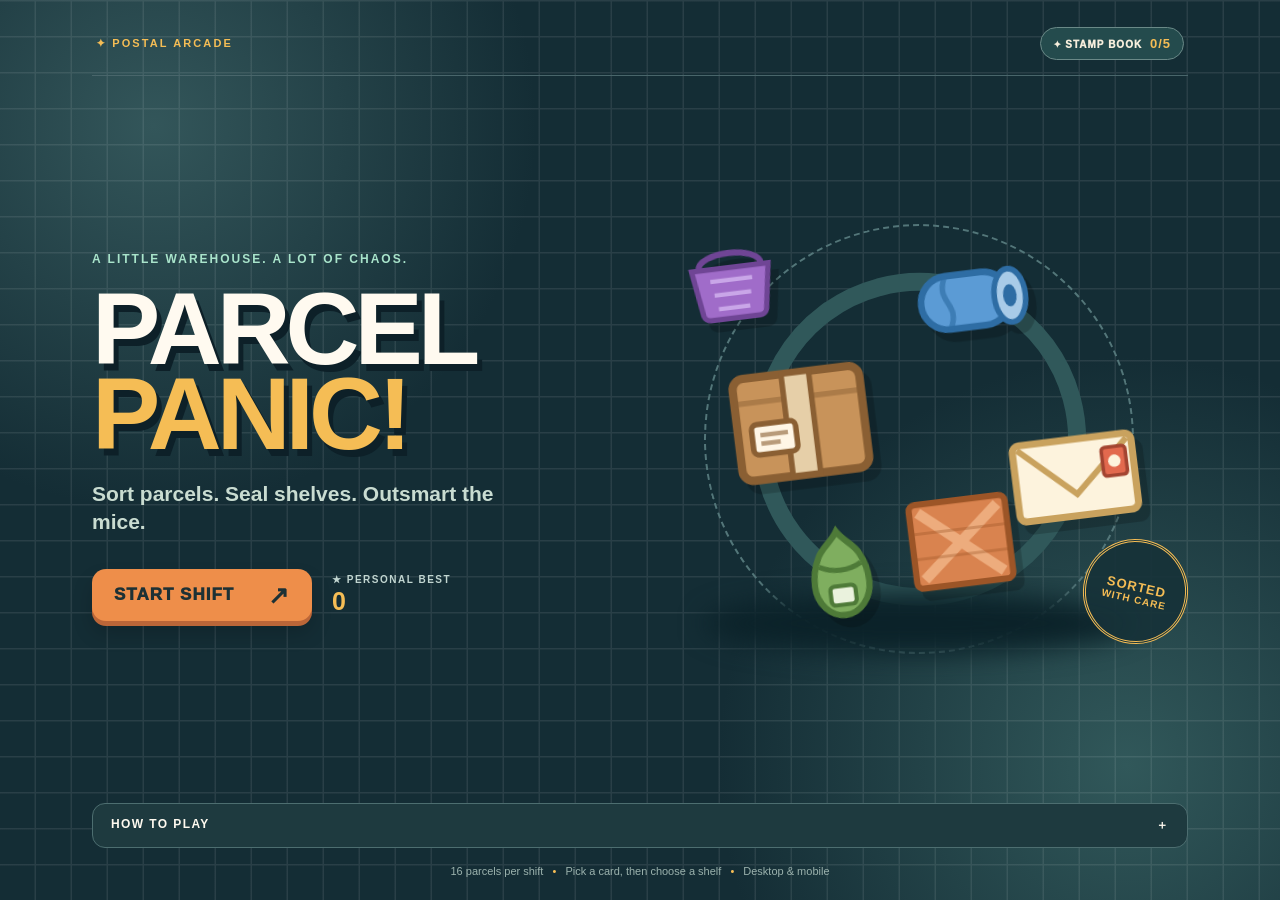
==== index.html @ 93d3fec3 "Polish Parcel Panic for CrazyGames" ====
<!DOCTYPE html>
<html lang="en">
<head>
<meta charset="utf-8">
<meta name="viewport" content="width=device-width, initial-scale=1, viewport-fit=cover">
<meta name="theme-color" content="#142d35">
<title>Parcel Panic! — Mail Warehouse Puzzle</title>
<link rel="icon" href="data:image/svg+xml,<svg xmlns='http://www.w3.org/2000/svg' viewBox='0 0 100 100'><text y='.9em' font-size='90'>📦</text></svg>">
<link rel="stylesheet" href="styles.css">
</head>
<body>
<div id="wrap">

  <!-- ================= TITLE ================= -->
  <section id="screen-title" class="screen active">
    <div class="title-top"><span class="brand-mark">✦ POSTAL ARCADE</span><button type="button" class="stamp-top" id="btn-stamps">✦ STAMP BOOK <strong id="stamp-count">0/5</strong></button></div>
    <div class="title-main">
      <div class="title-copy">
        <div class="eyebrow">A LITTLE WAREHOUSE. A LOT OF CHAOS.</div>
        <div id="logo"><h1>PARCEL<br><em>PANIC!</em></h1></div>
        <div id="tagline">Sort parcels. Seal shelves. Outsmart the mice.</div>
        <div class="title-actions">
          <button class="btn" id="btn-play">START SHIFT <span aria-hidden="true">↗</span></button>
          <div id="best-chip">★ PERSONAL BEST <strong id="best-title">0</strong></div>
        </div>
      </div>
      <div class="hero-art" aria-hidden="true"><div class="hero-ring"></div><div class="hero-floor"></div><div id="floaters"></div><div class="hero-stamp">SORTED<br><b>WITH CARE</b></div></div>
    </div>
    <details>
      <summary>HOW TO PLAY <span>＋</span></summary>
      <ul>
        <li>📦 Tap a parcel card below, then tap a shelf slot to deliver it.</li>
        <li>🩹 Fill a full row or column with <b>4 different</b> parcels to <b>seal</b> it with tape: <b>+10</b>.</li>
        <li>✨ A 2×2 block of one parcel type makes a <b>tape patch</b>: <b>+4</b>.</li>
        <li>🐭 Mice sneak in — deliver a parcel <b>onto a mouse</b> to catch it: <b>+5</b>. Hungry mice chew your parcels! Loose mice cost <b>−5</b> at the end.</li>
        <li>📮 Seal a row and a column with one parcel = <b>Double Seal</b>, +10 bonus.</li>
        <li>🎯 Complete the 3 goals for extra points. 16 parcels, then the shift is over!</li>
        <li>🔥 Score on consecutive deliveries for a growing combo bonus. Reroute your hand once per shift, and collect stamps for special achievements.</li>
      </ul>
    </details>
    <div class="foot">16 parcels per shift <span>•</span> Pick a card, then choose a shelf <span>•</span> Desktop &amp; mobile</div>
  </section>

  <!-- ================= GAME ================= -->
  <section id="screen-game" class="screen">
    <div id="hud">
      <div class="game-brand"><span class="brand-mark">✦ POSTAL ARCADE</span><b>PARCEL <em>PANIC!</em></b></div>
      <div class="hud-stats">
        <div class="chip score"><small>SCORE</small><span id="hud-score">0</span></div>
        <div class="chip"><small>DELIVERED</small><span id="hud-placed">0/16</span></div>
        <div class="chip"><small>🐭 CAUGHT</small><span id="hud-mice">0</span></div>
      </div>
      <div class="hud-actions"><button class="icobtn" id="btn-mute" title="Sound" aria-label="Toggle sound">🔊</button><button class="icobtn" id="btn-home" title="Menu" aria-label="Main menu">⌂</button></div>
    </div>
    <div id="play-area">
      <div class="board-panel">
        <div class="panel-heading"><div><small>WAREHOUSE / 01</small><h2>SORTING FLOOR</h2></div><span id="shift-count">SHIFT 0 / 16</span></div>
        <div id="grid" role="group" aria-label="Sorting grid"></div>
        <div class="board-foot"><span id="combo-chip">4 × 4 shelves</span><span id="board-tip">Choose a parcel, then an open shelf.</span></div>
      </div>
      <aside class="side-panel">
        <div class="goals-panel"><div class="side-title"><small>TODAY'S ROUTE</small><h2>MISSIONS <span>✦</span></h2></div><div id="goals"></div><div class="route-track"><span>SHIFT PROGRESS</span><div id="route-dots" aria-hidden="true"></div></div></div>
        <div class="hand-panel"><div class="side-title"><small>READY TO DELIVER</small><h2>YOUR PARCELS <span id="hud-deck">33 LEFT</span></h2></div><div id="hand" role="group" aria-label="Parcel cards"></div><div class="hand-tools"><button type="button" id="btn-reroute" class="reroute-btn">↻ REROUTE HAND <span id="reroute-count">1 LEFT</span></button><p class="hand-help">Choose a card (keys 1–3) and an open shelf. Press R to reroute.</p></div></div>
      </aside>
    </div>
  </section>

  <!-- ================= END ================= -->
  <section id="screen-end" class="screen">
    <div id="end-box">
      <div class="eyebrow">SHIFT COMPLETE / POSTAL ARCADE</div>
      <h2>GOOD WORK!</h2>
      <div id="newbest">★ NEW BEST SCORE! ★</div>
      <div id="end-total">0</div>
      <div id="end-label">FINAL SCORE</div>
      <div id="end-rows"></div>
      <button type="button" id="btn-end-stamps" class="end-stamps">✦ VIEW STAMP BOOK <span id="end-stamp-news"></span></button>
    </div>
    <div class="end-actions"><button class="btn" id="btn-again">↺&nbsp; PLAY AGAIN</button><button class="btn ghost" id="btn-menu">🏠&nbsp; MAIN MENU</button></div>
  </section>

</div>
<div id="banner"></div>
<dialog id="stamp-dialog"><div class="stamp-dialog-head"><div><small>POSTAL ARCADE / COLLECTION</small><h2>STAMP BOOK</h2></div><button type="button" id="btn-close-stamps" aria-label="Close stamp book">×</button></div><p>Earn stamps by trying different ways to sort the mail.</p><div id="stamp-list"></div></dialog>

<script>
'use strict';
/* ============================== art ============================== */
const SVG = {
  box:`<svg viewBox="0 0 64 64"><rect x="9" y="19" width="46" height="37" rx="4" fill="#c8935a" stroke="#8a5f33" stroke-width="3"/><path d="M9 28 h46" stroke="#8a5f33" stroke-width="2" opacity=".45"/><rect x="27" y="19" width="10" height="37" fill="#e6cfa8" stroke="#8a5f33" stroke-width="2"/><rect x="14" y="36" width="16" height="11" rx="2" fill="#fff6e6" stroke="#8a5f33" stroke-width="2"/><path d="M17 40 h10 M17 43 h7" stroke="#8a5f33" stroke-width="1.6" opacity=".6"/></svg>`,
  tube:`<svg viewBox="0 0 64 64"><rect x="10" y="20" width="40" height="24" rx="12" fill="#5b9bd5" stroke="#2e6da4" stroke-width="3"/><ellipse cx="50" cy="32" rx="7" ry="12" fill="#a8cbe8" stroke="#2e6da4" stroke-width="2.5"/><ellipse cx="50" cy="32" rx="3" ry="5" fill="#2e6da4"/><path d="M22 20 c-6 12 6 12 0 24" stroke="#2e6da4" stroke-width="2.5" fill="none" opacity=".65"/></svg>`,
  env:`<svg viewBox="0 0 64 64"><rect x="7" y="18" width="50" height="32" rx="3" fill="#fdf3dd" stroke="#c9a25e" stroke-width="3"/><path d="M9 20 L32 41 L55 20" fill="none" stroke="#c9a25e" stroke-width="2.5"/><rect x="44" y="23" width="10" height="12" rx="1.5" fill="#e2694e" stroke="#a34431" stroke-width="1.5"/><circle cx="49" cy="29" r="2.6" fill="#fdf3dd"/></svg>`,
  sack:`<svg viewBox="0 0 64 64"><path d="M32 11 c-3 5-8 7-10 12 c-2.6 5-3 9-3 13 a13 15 0 0 0 26 0 c0-4-.4-8-3-13 c-2-5-7-7-10-12z" fill="#7fae5f" stroke="#4e7a38" stroke-width="3"/><path d="M22 27 c6 3.4 14 3.4 20 0" stroke="#4e7a38" stroke-width="2.5" fill="none"/><rect x="26" y="37" width="12" height="9" rx="2" fill="#eaf2dd" stroke="#4e7a38" stroke-width="2"/></svg>`,
  crate:`<svg viewBox="0 0 64 64"><rect x="9" y="15" width="46" height="40" rx="3" fill="#d9834f" stroke="#9c5527" stroke-width="3"/><path d="M13 19 L51 51 M51 19 L13 51" stroke="#f0b183" stroke-width="5" opacity=".9"/><path d="M9 29 h46 M9 41 h46" stroke="#9c5527" stroke-width="1.4" opacity=".35"/></svg>`,
  basket:`<svg viewBox="0 0 64 64"><path d="M14 26 c0-11 36-11 36 0" fill="none" stroke="#6f4595" stroke-width="3.5"/><path d="M10 26 h44 l-4 26 a4 4 0 0 1-4 3 H18 a4 4 0 0 1-4-3z" fill="#a06cc9" stroke="#6f4595" stroke-width="3"/><path d="M20 33 h24 M21.5 41 h21 M23 49 h18" stroke="#c9a6e8" stroke-width="2.5"/></svg>`,
  mouse:`<svg viewBox="0 0 64 48"><path d="M11 35 C1 32 2 45 12 42" stroke="#5b636e" stroke-width="2.5" fill="none"/><ellipse cx="31" cy="34" rx="21" ry="12" fill="#9aa2ad" stroke="#5b636e" stroke-width="2.5"/><circle cx="49" cy="29" r="10.5" fill="#9aa2ad" stroke="#5b636e" stroke-width="2.5"/><circle cx="43" cy="17" r="5.5" fill="#e8b7c2" stroke="#5b636e" stroke-width="2"/><circle cx="53" cy="15" r="5.5" fill="#e8b7c2" stroke="#5b636e" stroke-width="2"/><circle cx="51" cy="28" r="1.9" fill="#2c2f33"/><circle cx="58" cy="31" r="1.7" fill="#e28aa0"/><path d="M56 34 l7 -2 M56 36 l7 2" stroke="#5b636e" stroke-width="1.4"/></svg>`
};
const PARCELS = ['box','tube','env','sack','crate','basket'];
const NAME = {box:'BOX', tube:'TUBE', env:'LETTER', sack:'SACK', crate:'CRATE', basket:'BASKET'};
const CORNER = {box:'#c8935a', tube:'#5b9bd5', env:'#e3b74f', sack:'#7fae5f', crate:'#d9834f', basket:'#a06cc9'};

const GOAL_POOL = [
  {id:'seal1',   ico:'🩹', text:'Seal a shelf',              target:1},
  {id:'patch1',  ico:'✅', text:'Make a tape patch',         target:1},
  {id:'mice1',   ico:'🐭', text:'Catch a mouse',             target:1},
  {id:'mice2',   ico:'🐭', text:'Catch 2 mice',             target:2},
  {id:'type4',   ico:'📮', text:'Deliver 4 of one type',    target:4},
  {id:'variety4',ico:'✨', text:'Deliver 4 parcel types',   target:4},
  {id:'score20', ico:'★', text:'Reach 20 points',          target:20},
];
const STAMPS = [
  {id:'first_seal', icon:'📦', name:'First Seal', hint:'Seal a shelf in one shift.'},
  {id:'mice3', icon:'🐭', name:'Mouse Catcher', hint:'Catch 3 mice in one shift.'},
  {id:'all_goals', icon:'🎯', name:'Full Route', hint:'Finish all 3 missions in one shift.'},
  {id:'combo3', icon:'🔥', name:'Hot Streak', hint:'Score on 3 deliveries in a row.'},
  {id:'century', icon:'★', name:'Century Shift', hint:'Finish a shift with 100 points.'},
];

/* ============================== helpers ============================== */
const $ = s => document.querySelector(s);
const shuffle = a => { for(let i=a.length-1;i>0;i--){ const j=(Math.random()*(i+1))|0; [a[i],a[j]]=[a[j],a[i]]; } return a; };

/* ============================== audio ============================== */
let AC=null, muted = localStorage.getItem('pp_mute')==='1';
let sdkReady=false, sdkMuted=false, adPlaying=false;
let playedMs=0, activePlayStarted=0;
function sdkGame(method,...args){
  if(!sdkReady) return;
  try{
    const result=window.CrazyGames.SDK.game[method](...args);
    if(result&&typeof result.catch==='function') result.catch(e=>console.warn('CrazyGames game event:',e));
  }catch(e){ console.warn('CrazyGames game event:',e); }
}
async function initCrazyGames(){
  try{
    await window.CrazyGames.SDK.init();
    if(window.CrazyGames.SDK.environment==='disabled') return;
    sdkReady=true;
    const game=window.CrazyGames.SDK.game;
    const applySettings=settings=>{ sdkMuted=!!settings.muteAudio; paintMute(); };
    applySettings(game.settings);
    game.addSettingsChangeListener(applySettings);
    if(S&&!S.over&&$('#screen-game').classList.contains('active')) sdkGame('gameplayStart');
  }catch(e){ console.warn('CrazyGames SDK unavailable:',e); }
}
function requestShiftAd(){
  if(!sdkReady||playedMs<180000) return;
  try{
    window.CrazyGames.SDK.ad.requestAd('midgame',{
      adStarted:()=>{adPlaying=true;},
      adFinished:()=>{adPlaying=false;},
      adError:()=>{adPlaying=false;}
    });
  }catch(e){adPlaying=false;}
}
function ac(){ if(!AC) AC = new (window.AudioContext||window.webkitAudioContext)(); if(AC.state==='suspended') AC.resume(); return AC; }
function note(ctx,t,f0,f1,dur,type,vol){
  const o=ctx.createOscillator(), g=ctx.createGain();
  o.type=type||'sine'; o.frequency.setValueAtTime(f0,t);
  if(f1) o.frequency.exponentialRampToValueAtTime(f1,t+dur);
  g.gain.setValueAtTime(0.0001,t);
  g.gain.exponentialRampToValueAtTime(vol||.18,t+.012);
  g.gain.exponentialRampToValueAtTime(0.0001,t+dur);
  o.connect(g).connect(ctx.destination); o.start(t); o.stop(t+dur+.02);
}
function sfx(name){
  if(muted||sdkMuted||adPlaying) return;
  try{
    const ctx=ac(), t=ctx.currentTime;
    switch(name){
      case 'click':  note(ctx,t,430,300,.07,'triangle',.15); break;
      case 'pop':    note(ctx,t,520,300,.11,'triangle',.25); break;
      case 'seal':   note(ctx,t,523,0,.12,'square',.12); note(ctx,t+.09,659,0,.12,'square',.12); note(ctx,t+.18,784,0,.2,'square',.14); break;
      case 'double': note(ctx,t,523,0,.1,'square',.13); note(ctx,t+.08,659,0,.1,'square',.13); note(ctx,t+.16,784,0,.1,'square',.13); note(ctx,t+.24,1046,0,.25,'square',.15); break;
      case 'patch':  note(ctx,t,330,0,.09,'triangle',.2); note(ctx,t+.08,415,0,.12,'triangle',.2); break;
      case 'squeak': note(ctx,t,900,1700,.13,'sawtooth',.1); note(ctx,t+.14,1300,1900,.1,'sawtooth',.08); break;
      case 'spawn':  note(ctx,t,700,1050,.12,'sawtooth',.08); break;
      case 'crunch': note(ctx,t,120,60,.07,'square',.22); note(ctx,t+.1,100,50,.07,'square',.2); break;
      case 'goal':   note(ctx,t,587,0,.1,'square',.13); note(ctx,t+.1,740,0,.1,'square',.13); note(ctx,t+.2,880,0,.2,'square',.14); break;
      case 'reroute':note(ctx,t,330,520,.12,'triangle',.18); note(ctx,t+.1,440,680,.16,'triangle',.17); break;
      case 'combo':  note(ctx,t,650,0,.09,'square',.1); note(ctx,t+.08,850,0,.14,'square',.12); break;
      case 'over':   note(ctx,t,523,0,.14,'square',.13); note(ctx,t+.14,659,0,.14,'square',.13); note(ctx,t+.28,784,0,.14,'square',.13); note(ctx,t+.42,1046,0,.3,'square',.15); break;
    }
  }catch(e){}
}

/* ============================== state ============================== */
const N=16, MICE_AT=[4,8,12];
let S=null;
let best = +(localStorage.getItem('pp_best')||0);
let earnedStamps;
try{ earnedStamps=new Set(JSON.parse(localStorage.getItem('pp_stamps')||'[]').filter(id=>STAMPS.some(s=>s.id===id))); }
catch(e){ earnedStamps=new Set(); }

function newGame(){
  S = {
    deck: shuffle(PARCELS.flatMap(p=>[p,p,p,p,p,p])),
    grid: Array.from({length:N},()=>({card:null, mouse:false, mouseAge:0, chewed:false})),
    hand: [], selected:null,
    placed:0, caughtMice:0, score:0,
    sealedRows:new Set(), sealedCols:new Set(), patched:new Set(),
    counts:{}, nSeals:0, nDoubles:0, nPatches:0, nGoals:0,
    combo:0, bestCombo:0, comboBonus:0, reroutes:1,
    goals: shuffle(GOAL_POOL.slice()).slice(0,3).map(g=>({...g, done:false})),
    over:false,
  };
  drawHand();
  S.selected = 0;
}

function drawHand(){ while(S.hand.length<3 && S.deck.length) S.hand.push(S.deck.pop()); }
function rerouteHand(){
  if(!S||S.over||!S.reroutes||S.deck.length<3||!$('#screen-game').classList.contains('active')) return;
  S.reroutes=0;
  S.deck.unshift(...S.hand);
  S.hand=[];
  drawHand(); S.selected=0;
  renderHand(); renderGrid(); updateHUD();
  banner('📮 FRESH ROUTE!','gold'); sfx('reroute');
}

/* ============================== render ============================== */
function cardHTML(t,handIdx){
  return `<button type="button" class="card t-${t}${S.selected===handIdx?' sel':''}" data-hand="${handIdx}" aria-label="Card ${handIdx+1}: ${NAME[t]}${S.selected===handIdx?', selected':''}" aria-pressed="${S.selected===handIdx}">
    <div class="corner" style="background:${CORNER[t]}"></div>${SVG[t]}<span>${NAME[t]}</span></button>`;
}
function renderHand(){
  let h='';
  for(let i=0;i<3;i++) h += S.hand[i] ? cardHTML(S.hand[i],i) : `<div class="card empty"></div>`;
  $('#hand').innerHTML=h;
}
function isProtected(i){
  const r=(i/4)|0, c=i%4;
  if(S.sealedRows.has(r)||S.sealedCols.has(c)) return true;
  for(const key of S.patched){
    const [r0,c0]=key.split('_').map(Number);
    if(r>=r0&&r<=r0+1&&c>=c0&&c<=c0+1) return true;
  }
  return false;
}
function previewFor(i,type){
  const r=(i/4)|0, c=i%4;
  const cardAt=j=>j===i?type:S.grid[j].card;
  const row=[0,1,2,3].map(k=>cardAt(r*4+k));
  const col=[0,1,2,3].map(k=>cardAt(k*4+c));
  const seal=(!S.sealedRows.has(r)&&row.every(Boolean)&&new Set(row).size===4)||
    (!S.sealedCols.has(c)&&col.every(Boolean)&&new Set(col).size===4);
  if(seal) return ['preview-seal','SEAL +10'];
  for(const r0 of [r-1,r]) for(const c0 of [c-1,c]){
    if(r0<0||c0<0||r0>2||c0>2||S.patched.has(r0+'_'+c0)) continue;
    if([r0*4+c0,r0*4+c0+1,(r0+1)*4+c0,(r0+1)*4+c0+1].every(j=>cardAt(j)===type)) return ['preview-patch','PATCH +4'];
  }
  if(S.grid[i].mouse) return ['preview-mouse','CATCH +5'];
  return ['',''];
}
function renderGrid(){
  let h='';
  for(let i=0;i<N;i++){
    const c=S.grid[i], r=(i/4)|0, col=i%4;
    let cls='cell';
    const inRow=S.sealedRows.has(r), inCol=S.sealedCols.has(col);
    if(inRow||inCol) cls+=' in-seal';
    if(inRow) cls+=' tape-h';
    if(inCol) cls+=' tape-v';
    if(c.card) cls+=' has-card';
    const type=S.selected!==null?S.hand[S.selected]:null;
    const [preview,label]=!c.card&&type?previewFor(i,type):['',''];
    if(!c.card) cls+=' can-place'+(preview?' '+preview:'');
    h+=`<button type="button" class="${cls}" data-idx="${i}" aria-label="Shelf ${r+1}, ${col+1}: ${c.card?NAME[c.card]:(c.mouse?(c.mouseAge>=2?'hungry mouse':'mouse'):'empty')+(label?', '+label:'')}">`;
    if(!c.card) h+=`<div class="slot"></div>`;
    if(label) h+=`<span class="preview-label">${label}</span>`;
    if(c.card) h+=`<div class="parcel${c.justPlaced?' pop':''}">${SVG[c.card]}</div>`;
    for(const key of S.patched){
      const [r0,c0]=key.split('_').map(Number);
      if(r>=r0&&r<=r0+1&&col>=c0&&col<=c0+1){ h+=`<div class="patch-badge">✓</div>`; break; }
    }
    if(c.mouse&&!c.card){
      h+=`<div class="mouse ${c.mouseAge>=2?'hungry':(c.mouseAge>=1?'wiggle':'')}">${SVG.mouse}</div>`;
      if(c.mouseAge>=2) h+=`<span class="mouse-warning" aria-hidden="true">!</span>`;
    }
    h+=`</button>`;
    c.justPlaced=false;
  }
  $('#grid').innerHTML=h;
}
function renderGoals(){
  $('#goals').innerHTML = S.goals.map(g=>{
    const p=Math.min(g.target, goalProgress(g));
    return `<div class="goal${g.done?' done':''}"><span class="g-ico">${g.done?'✅':g.ico}</span><span>${g.text}</span><span class="g-prog">${g.done?'✓':p+'/'+g.target}</span></div>`;
  }).join('');
}
function goalProgress(g){
  switch(g.id){
    case 'seal1':  return S.sealedRows.size+S.sealedCols.size;
    case 'patch1': return S.patched.size;
    case 'mice1':  return S.caughtMice;
    case 'mice2':  return S.caughtMice;
    case 'type4':  return Math.max(0,...Object.values(S.counts));
    case 'variety4': return Object.keys(S.counts).length;
    case 'score20': return S.score;
  }
  return 0;
}
function updateHUD(){
  $('#hud-score').textContent=S.score;
  $('#hud-deck').textContent=S.deck.length+' LEFT';
  $('#hud-placed').textContent=S.placed+'/16';
  $('#shift-count').textContent='SHIFT '+S.placed+' / 16';
  $('#hud-mice').textContent=S.caughtMice;
  $('#board-tip').textContent=S.over||S.placed>=N?'Shift complete!':S.hand.length?'Selected: '+NAME[S.hand[S.selected??0]]+'. Tap an open shelf.':'Choose a parcel to continue.';
  $('#route-dots').innerHTML=Array.from({length:N},(_,i)=>`<i class="${i<S.placed?'done':''}"></i>`).join('');
  $('#combo-chip').textContent=S.combo>=2?'🔥 COMBO ×'+S.combo:(S.combo===1?'🔥 SCORE AGAIN FOR +3':'4 × 4 shelves');
  $('#combo-chip').classList.toggle('on',S.combo>0);
  $('#reroute-count').textContent=S.reroutes?'1 LEFT':'USED';
  $('#btn-reroute').disabled=!S.reroutes||S.deck.length<3||S.over;
}

/* ============================== fx ============================== */
function floatAt(i,text,cls){
  const cell=$('#grid').querySelector(`[data-idx="${i}"]`);
  if(!cell) return;
  const f=document.createElement('div');
  f.className='float'+(cls?' '+cls:'');
  f.textContent=text;
  cell.appendChild(f);
  setTimeout(()=>f.remove(),1150);
}
function banner(text,cls){
  const b=$('#banner');
  b.textContent=text;
  b.className='show'+(cls?' '+cls:'');
  clearTimeout(b._t);
  b._t=setTimeout(()=>b.className='',1300);
}
function celebrate(){
  const layer=document.createElement('div');
  layer.className='confetti-layer';
  for(let i=0;i<32;i++){
    const bit=document.createElement('i');
    bit.style.setProperty('--x',(Math.random()*100)+'%');
    bit.style.setProperty('--delay',(Math.random()*.55)+'s');
    bit.style.setProperty('--dur',(1.3+Math.random()*.9)+'s');
    bit.style.setProperty('--hue',([42,25,163,347][i%4]));
    layer.appendChild(bit);
  }
  document.body.appendChild(layer);
  setTimeout(()=>layer.remove(),2800);
}

/* ============================== gameplay ============================== */
function tryPlace(i){
  if(!S||S.over||S.selected===null||S.selected>=S.hand.length) return;
  const cell=S.grid[i];
  if(cell.card) return;
  const type=S.hand[S.selected];
  const events=[];
  cell.card=type; cell.justPlaced=true; cell.mouseWas=cell.mouse;
  S.hand.splice(S.selected,1);
  S.selected=null;
  S.placed++;
  S.counts[type]=(S.counts[type]||0)+1;

  let gained=0;
  if(cell.mouse){ cell.mouse=false; cell.mouseAge=0; cell.chewed=false; S.caughtMice++; gained+=5; events.push({i,t:'+5 CAUGHT!',c:'mouse',s:'squeak'}); }

  const r=(i/4)|0, c=i%4;
  let newPatches=0;
  for(const r0 of [r-1,r]) for(const c0 of [c-1,c]){
    if(r0<0||c0<0||r0>2||c0>2) continue;
    const key=r0+'_'+c0;
    if(S.patched.has(key)) continue;
    const ids=[r0*4+c0,(r0+1)*4+c0,r0*4+c0+1,(r0+1)*4+c0+1];
    if(ids.every(j=>S.grid[j].card===type)){ S.patched.add(key); S.nPatches++; newPatches++; }
  }
  gained+=newPatches*4;
  if(newPatches) events.push({i,t:'+4 PATCH!',c:'',s:'patch'});
  let gotRow=false, gotCol=false;
  const rowIdx=[0,1,2,3].map(k=>r*4+k);
  if(!S.sealedRows.has(r)&&rowIdx.every(j=>S.grid[j].card)&&new Set(rowIdx.map(j=>S.grid[j].card)).size===4){ S.sealedRows.add(r); gotRow=true; S.nSeals++; }
  const colIdx=[0,1,2,3].map(k=>k*4+c);
  if(!S.sealedCols.has(c)&&colIdx.every(j=>S.grid[j].card)&&new Set(colIdx.map(j=>S.grid[j].card)).size===4){ S.sealedCols.add(c); gotCol=true; S.nSeals++; }

  if(gotRow&&gotCol) S.nDoubles++;
  const turnPoints=gained+(gotRow?10:0)+(gotCol?10:0)+((gotRow&&gotCol)?10:0);
  S.score+=turnPoints;
  if(turnPoints){
    S.combo++;
    S.bestCombo=Math.max(S.bestCombo,S.combo);
    if(S.combo>=2){
      const bonus=Math.min(9,(S.combo-1)*3);
      S.score+=bonus; S.comboBonus+=bonus;
      events.push({i,t:'+'+bonus+' COMBO!',c:'combo',s:'combo'});
    }
  }else S.combo=0;

  /* mice get hungry */
  for(let j=0;j<N;j++){
    const m=S.grid[j];
    if(m.mouse&&!m.card){
      m.mouseAge++;
      if(m.mouseAge>=3&&!m.chewed){
        m.chewed=true;
        const rr=(j/4)|0, cc=j%4;
        const nbs=[[rr-1,cc],[rr+1,cc],[rr,cc-1],[rr,cc+1]]
          .map(([a,b])=>a>=0&&a<4&&b>=0&&b<4?a*4+b:-1)
          .filter(k=>k>=0&&k!==i&&S.grid[k].card&&!isProtected(k));
        if(nbs.length){
          const k=nbs[(Math.random()*nbs.length)|0];
          S.grid[k].card=null;
          events.push({i:k,t:'CRUNCH!',c:'bad',s:'crunch'});
          $('#grid').classList.add('shake'); setTimeout(()=>$('#grid').classList.remove('shake'),320);
        }
      }
    }
  }

  /* new mouse */
  if(MICE_AT.includes(S.placed)){
    const opts=[];
    for(let j=0;j<N;j++){ const g=S.grid[j]; if(!g.card&&!g.mouse) opts.push(j); }
    if(opts.length){
      const j=opts[(Math.random()*opts.length)|0];
      S.grid[j].mouse=true; S.grid[j].mouseAge=0;
      events.push({i:j,t:'🐭 squeak!',c:'mouse',s:'spawn'});
    }
  }

  drawHand();
  S.selected=S.hand.length?0:null;
  renderGrid();
  for(const e of events){ floatAt(e.i,e.t,e.c); if(e.s) sfx(e.s); }

  if(gotRow&&gotCol){ banner('✨ DOUBLE SEAL! +10','gold'); sfx('double'); }
  else if(gotRow||gotCol){ banner('🩹 SHELF SEALED! +10'); sfx('seal'); }

  checkGoals(events);
  renderHand(); renderGoals(); updateHUD();
  sfx('pop');

  if(S.placed>=N||S.hand.length===0) endGame();
}

function checkGoals(events){
  let awarded;
  do{
    awarded=false;
    for(const g of S.goals){
      if(g.done||goalProgress(g)<g.target) continue;
      g.done=true; S.nGoals++; S.score+=10; awarded=true;
      banner('🎯 GOAL COMPLETE! +10','gold'); sfx('goal');
    }
  }while(awarded);
}

function unlockStamps(total){
  const won=[];
  const checks={first_seal:S.nSeals>=1,mice3:S.caughtMice>=3,all_goals:S.nGoals>=3,combo3:S.bestCombo>=3,century:total>=100};
  for(const stamp of STAMPS){
    if(checks[stamp.id]&&!earnedStamps.has(stamp.id)){
      earnedStamps.add(stamp.id); won.push(stamp);
    }
  }
  if(won.length) localStorage.setItem('pp_stamps',JSON.stringify([...earnedStamps]));
  return won;
}
function renderStampBook(){
  $('#stamp-count').textContent=earnedStamps.size+'/'+STAMPS.length;
  $('#stamp-list').innerHTML=STAMPS.map(stamp=>`<div class="stamp${earnedStamps.has(stamp.id)?' earned':' locked'}"><span class="stamp-icon">${earnedStamps.has(stamp.id)?stamp.icon:'?'}</span><span><b>${stamp.name}</b><small>${stamp.hint}</small></span><strong>${earnedStamps.has(stamp.id)?'EARNED':'LOCKED'}</strong></div>`).join('');
}
function openStampBook(){ renderStampBook(); $('#stamp-dialog').showModal(); }

function endGame(){
  S.over=true;
  updateHUD();
  if(activePlayStarted){playedMs+=Date.now()-activePlayStarted;activePlayStarted=0;}
  sdkGame('gameplayStop');
  sdkGame('reportGameCompletedPercentage',100);
  const game=S;
  setTimeout(()=>{
    if(S!==game||!$('#screen-game').classList.contains('active')) return;
    const loose=S.grid.filter(c=>c.mouse&&!c.card).length;
    const total=S.score-5*loose;
    const isBest=total>best;
    if(isBest){ best=total; localStorage.setItem('pp_best',best); }
    const newStamps=unlockStamps(total);
    $('#end-total').textContent=total;
    $('#newbest').style.display=isBest?'block':'none';
    const rows=[
      ['🩹 Shelves sealed', S.nSeals+' × 10', '+'+S.nSeals*10],
      ['✨ Double seals', S.nDoubles+' × 10', '+'+S.nDoubles*10],
      ['✅ Tape patches', S.nPatches+' × 4', '+'+S.nPatches*4],
      ['🔥 Combo bonus', 'best ×'+S.bestCombo, '+'+S.comboBonus],
      ['🐭 Mice caught', S.caughtMice+' × 5', '+'+S.caughtMice*5],
      ['🎯 Goals completed', S.nGoals+' × 10', '+'+S.nGoals*10],
      ['🐭 Loose mice', loose+' × 5', '−'+loose*5, true],
      ['🏆 Best score', '', best],
    ];
    $('#end-rows').innerHTML=rows.map(r=>`<div class="row${r[0].startsWith('🏆')?' total':''}"><span>${r[0]} ${r[1]}</span><b class="${r[3]?'neg':''}">${r[2]}</b></div>`).join('');
    $('#end-stamp-news').textContent=newStamps.length?'+'+newStamps.length+' NEW':'';
    showScreen('screen-end');
    if((isBest&&total>=30)||newStamps.length){ sdkGame('happytime'); celebrate(); }
    sfx('over');
    requestShiftAd();
  },900);
}

/* ============================== screens & buttons ============================== */
function showScreen(id){
  document.querySelectorAll('.screen').forEach(s=>s.classList.remove('active'));
  $('#'+id).classList.add('active');
}
function startGame(){
  newGame();
  activePlayStarted=Date.now();
  showScreen('screen-game');
  renderGrid(); renderHand(); renderGoals(); updateHUD();
  sdkGame('gameplayStart');
}
function refreshBest(){ $('#best-title').textContent=best; renderStampBook(); }

$('#btn-play').addEventListener('click',()=>{ ac(); sfx('click'); startGame(); });
$('#btn-again').addEventListener('click',()=>{ sfx('click'); startGame(); });
$('#btn-menu').addEventListener('click',()=>{ sfx('click'); refreshBest(); showScreen('screen-title'); });
$('#btn-home').addEventListener('click',()=>{ if(!S) return; S.over=true; if(activePlayStarted){playedMs+=Date.now()-activePlayStarted;activePlayStarted=0;} sdkGame('gameplayStop'); refreshBest(); showScreen('screen-title'); });
$('#btn-reroute').addEventListener('click',rerouteHand);
$('#btn-stamps').addEventListener('click',openStampBook);
$('#btn-end-stamps').addEventListener('click',openStampBook);
$('#btn-close-stamps').addEventListener('click',()=>$('#stamp-dialog').close());
const muteBtn=$('#btn-mute');
function paintMute(){ muteBtn.textContent=(muted||sdkMuted)?'🔇':'🔊'; muteBtn.disabled=sdkMuted; muteBtn.title=sdkMuted?'Sound disabled by CrazyGames':'Sound'; }
muteBtn.addEventListener('click',()=>{ if(sdkMuted) return; muted=!muted; localStorage.setItem('pp_mute',muted?'1':'0'); paintMute(); if(!muted) sfx('click'); });
paintMute();

$('#grid').addEventListener('click',e=>{
  const cell=e.target.closest('.cell');
  if(!cell) return;
  tryPlace(+cell.dataset.idx);
});
$('#hand').addEventListener('click',e=>{
  const card=e.target.closest('.card');
  if(!card||card.classList.contains('empty')||!S||S.over) return;
  S.selected=+card.dataset.hand;
  renderHand(); renderGrid(); updateHUD();
  sfx('click');
});
document.addEventListener('keydown',e=>{
  if(!S||S.over||!$('#screen-game').classList.contains('active')) return;
  if(e.key.toLowerCase()==='r'){ rerouteHand(); return; }
  const n=Number(e.key);
  if(n>=1&&n<=3&&S.hand[n-1]){
    S.selected=n-1; renderHand(); renderGrid(); updateHUD(); sfx('click');
  }
});

/* title floaters */
(function(){
  const f=$('#floaters');
  const items=PARCELS.concat();
  for(let k=0;k<6;k++){
    const d=document.createElement('div');
    d.className='drift';
    d.style.left=(4+k*16)+'%';
    d.style.top=(k%2?38:4)+'px';
    d.style.animationDelay=(-k*1.1)+'s';
    d.innerHTML=SVG[items[k]];
    f.appendChild(d);
  }
  refreshBest();
})();

const sdkScript=document.createElement('script');
sdkScript.src='https://sdk.crazygames.com/crazygames-sdk-v3.js';
sdkScript.async=true;
sdkScript.onload=initCrazyGames;
document.head.appendChild(sdkScript);
</script>
</body>
</html>
---- styles.css ----
:root{--night:#142d35;--night-2:#21454a;--cream:#f6eedc;--paper:#fffaf0;--ink:#20373b;--muted:#648086;--line:#d7d5bf;--teal:#178d85;--mint:#a9e4cb;--orange:#ee8e4a;--gold:#f5bd55;--red:#cd5b4d;--shadow:0 12px 30px rgba(5,31,38,.19)}
*{box-sizing:border-box;-webkit-tap-highlight-color:transparent}
html,body{min-height:100%;margin:0}
body{background:radial-gradient(circle at 12% 14%,#33565a 0,transparent 28%),radial-gradient(circle at 88% 85%,#31585a 0,transparent 30%),var(--night);color:var(--ink);font-family:Trebuchet MS,Segoe UI,Verdana,sans-serif;user-select:none;touch-action:manipulation;overflow-x:hidden}
body:before{content:"";position:fixed;inset:0;pointer-events:none;opacity:.09;background-image:repeating-linear-gradient(90deg,transparent 0 34px,#fff 35px 36px),repeating-linear-gradient(0deg,transparent 0 34px,#fff 35px 36px)}
button{font:inherit}button:focus-visible,summary:focus-visible{outline:3px solid var(--gold);outline-offset:3px}
#wrap{width:min(100%,1120px);min-height:100dvh;margin:auto;padding:clamp(12px,2vw,22px) max(12px,env(safe-area-inset-right)) max(12px,env(safe-area-inset-bottom)) max(12px,env(safe-area-inset-left));position:relative}
.screen{display:none}.screen.active{display:flex;flex-direction:column}
.brand-mark{color:var(--gold);font-size:11px;font-weight:900;letter-spacing:2.1px;white-space:nowrap}
.eyebrow{color:var(--teal);font-size:12px;font-weight:900;letter-spacing:2px}
.btn{border:0;border-radius:14px;padding:16px 22px;background:var(--orange);color:#1d3135;font-size:17px;font-weight:1000;letter-spacing:1px;cursor:pointer;box-shadow:0 5px 0 #bb6638,0 12px 20px rgba(0,0,0,.18);transition:transform .15s,box-shadow .15s}
.btn:hover{transform:translateY(-3px);box-shadow:0 8px 0 #bb6638,0 16px 24px rgba(0,0,0,.19)}.btn:active{transform:translateY(3px);box-shadow:0 2px 0 #bb6638}.btn.ghost{background:var(--paper);box-shadow:0 4px 0 var(--line)}
/* Cover */
#screen-title{min-height:calc(100dvh - 40px);color:var(--paper)}
.title-top{display:flex;justify-content:space-between;align-items:center;border-bottom:1px solid #49666b;padding:5px 4px 15px}.edition{color:#9fb5b1;font-size:11px;font-weight:900;letter-spacing:1.5px}
.title-main{display:grid;grid-template-columns:1fr 1fr;align-items:center;gap:20px;flex:1;min-height:360px}
.title-copy{z-index:2;padding:14px 0 20px}.title-copy .eyebrow{color:var(--mint)}
#logo h1{font-size:clamp(68px,8vw,116px);line-height:.83;letter-spacing:-5px;margin:20px 0 24px;color:var(--paper);text-shadow:5px 7px 0 #0d2028}
#logo h1 em{color:var(--gold);font-style:normal}
#tagline{font-size:clamp(16px,1.7vw,21px);font-weight:bold;color:#c9dcd1;max-width:420px;line-height:1.35}
.title-actions{display:flex;align-items:center;gap:20px;flex-wrap:wrap;margin-top:32px}.title-actions .btn{min-width:220px;display:flex;justify-content:space-between;gap:20px}.title-actions .btn span{font-size:25px;line-height:.8}
#best-chip{display:flex;flex-direction:column;gap:2px;color:#c1d5d0;font-size:10px;font-weight:900;letter-spacing:1.5px}#best-chip strong{font-size:25px;color:var(--gold);letter-spacing:0}
.hero-art{height:min(54vw,510px);min-height:330px;position:relative;display:flex;align-items:center;justify-content:center;isolation:isolate}
.hero-ring{position:absolute;width:80%;aspect-ratio:1;border:2px dashed #537679;border-radius:50%;transform:rotate(-15deg)}.hero-ring:before{content:"";position:absolute;inset:11%;border:18px solid #30585a;border-radius:50%}
.hero-floor{position:absolute;bottom:8%;width:80%;height:12%;background:#0b2229;border-radius:50%;filter:blur(13px)}
#floaters{position:relative;width:100%;height:100%;transform:rotate(-7deg)}.drift{position:absolute;width:20%;height:23%;filter:drop-shadow(7px 10px 0 rgba(0,0,0,.18));animation:drift 4.4s ease-in-out infinite}.drift svg{width:100%;height:100%}.drift:nth-child(1){width:33%;height:38%;left:12%!important;top:22%!important}.drift:nth-child(2){width:27%;height:28%;left:49%!important;top:10%!important}.drift:nth-child(3){width:30%;height:30%;left:63%!important;top:45%!important}.drift:nth-child(4){width:25%;height:27%;left:20%!important;top:61%!important}.drift:nth-child(5){width:25%;height:27%;left:43%!important;top:56%!important}.drift:nth-child(6){width:22%;height:22%;left:8%!important;top:3%!important}@keyframes drift{50%{transform:translateY(-12px) rotate(5deg)}}
.hero-stamp{position:absolute;right:0;bottom:10%;width:105px;height:105px;border:3px double var(--gold);border-radius:50%;display:flex;align-items:center;justify-content:center;flex-direction:column;text-align:center;color:var(--gold);font-size:13px;font-weight:900;letter-spacing:1px;transform:rotate(13deg);background:#173239e8}.hero-stamp b{font-size:10px}
#screen-title details{border:1px solid #4d6e70;border-radius:13px;background:#1e3a3f;padding:0 18px;margin:0 0 12px;max-height:36vh;overflow:auto}#screen-title summary{padding:13px 0;cursor:pointer;color:var(--paper);font-size:12px;font-weight:900;letter-spacing:1.4px;list-style:none;display:flex;justify-content:space-between}#screen-title summary::-webkit-details-marker{display:none}#screen-title details[open] summary span{transform:rotate(45deg)}#screen-title ul{display:grid;grid-template-columns:repeat(2,1fr);gap:5px 22px;padding:0 0 10px 19px;margin:0;color:#d1dfd8;font-size:13px;line-height:1.35}#screen-title li{margin:4px 0}.foot{text-align:center;color:#9bb2ad;font-size:11px;padding:5px}.foot span{padding:0 6px;color:var(--gold)}
/* Game shell */
#screen-game{gap:14px}#hud{display:flex;align-items:center;gap:18px;color:var(--paper);min-height:54px}.game-brand{margin-right:auto;display:flex;flex-direction:column;gap:1px}.game-brand b{font-size:20px;letter-spacing:-1px;white-space:nowrap}.game-brand em{color:var(--gold);font-style:normal}.hud-stats{display:flex;gap:8px}.chip{height:51px;min-width:90px;padding:7px 12px;background:#294951;border:1px solid #577278;border-radius:11px;display:flex;flex-direction:column;justify-content:center;font-weight:900;font-size:19px;font-variant-numeric:tabular-nums}.chip small{font-size:9px;letter-spacing:1.5px;color:#b0c6c2}.chip.score{background:var(--gold);color:#22393b;min-width:112px}.chip.score small{color:#72532c}.hud-actions{display:flex;gap:7px}.icobtn{width:49px;height:49px;border:1px solid #577278;border-radius:11px;background:#294951;color:var(--paper);font-size:23px;font-weight:900;cursor:pointer}.icobtn:hover{background:#38636a}
#play-area{display:grid;grid-template-columns:minmax(0,1.28fr) minmax(310px,.9fr);gap:14px;min-height:0;flex:1}.board-panel,.goals-panel,.hand-panel{background:var(--cream);border:3px solid #0b2328;border-radius:19px;box-shadow:var(--shadow)}.board-panel{padding:clamp(10px,1.4vw,17px);display:flex;flex-direction:column;align-items:center}.panel-heading,.board-foot{width:100%;display:flex;align-items:end;justify-content:space-between;gap:8px}.panel-heading{margin-bottom:10px}.panel-heading small,.side-title small{font-size:10px;font-weight:900;letter-spacing:2px;color:var(--teal)}.panel-heading h2,.side-title h2{font-size:18px;line-height:1;margin:4px 0 0;letter-spacing:.6px;color:var(--ink)}#shift-count{font-size:11px;letter-spacing:1px;font-weight:900;color:var(--muted);white-space:nowrap}.board-foot{font-size:10px;font-weight:900;letter-spacing:.5px;color:var(--muted);margin-top:9px;align-items:center}.board-foot span:last-child{text-align:right}
#grid{display:grid;grid-template-columns:repeat(4,1fr);gap:clamp(5px,.8vw,9px);width:min(100%,calc(100dvh - 176px),510px);aspect-ratio:1;background:#d5bda0;padding:clamp(6px,.8vw,9px);border-radius:15px;border:3px solid #9f795c;box-shadow:inset 0 4px 0 #b58e6f,0 5px 0 #aa805e}
.cell{position:relative;min-width:0;border:2px solid #c8ab8d;border-radius:9px;background:linear-gradient(145deg,#eee0c7,#dfccb0);cursor:pointer;overflow:visible;transition:background .15s,transform .15s}.cell:before{content:"";position:absolute;inset:5px;border:2px dashed #c3a88b;border-radius:5px;pointer-events:none}.cell.can-place:hover,.cell:focus-visible{background:#daf1db;transform:scale(1.035);z-index:2}.cell.preview-seal{background:#d7f4e8;border-color:var(--teal)}.cell.preview-patch{background:#fff0ba;border-color:#d19c38}.cell.preview-mouse{background:#f6dfea;border-color:#ca668b}.cell.has-card{cursor:default}.cell.in-seal{background:#e9e0b3;border-color:#c6a763}.cell.shake{animation:cellshake .3s}@keyframes cellshake{25%{transform:translateX(-3px)}75%{transform:translateX(3px)}}
.cell .parcel{position:absolute;inset:8%;z-index:4;pointer-events:none}.cell .parcel svg{width:100%;height:100%;filter:drop-shadow(2px 3px 0 #8b725b55)}.cell.pop .parcel{animation:pop .25s}@keyframes pop{0%{transform:scale(.55)}70%{transform:scale(1.08)}100%{transform:scale(1)}}
.cell .preview-label{position:absolute;left:50%;top:50%;transform:translate(-50%,-50%);white-space:nowrap;font-size:10px;font-weight:1000;color:var(--ink);z-index:9;opacity:0;pointer-events:none}.cell:hover .preview-label,.cell:focus-visible .preview-label{opacity:1}.cell .slot{display:none}
.tape-h:after,.tape-v:after{content:"";position:absolute;z-index:8;pointer-events:none;background:repeating-linear-gradient(45deg,#1d9f90 0 10px,#147b79 10px 20px);border-left:2px dashed #d6fff0;border-right:2px dashed #d6fff0;box-shadow:0 2px 3px #143d4a77}.tape-h:after{left:-5px;right:-5px;top:50%;height:12px;transform:translateY(-50%)}.tape-v:after{top:-5px;bottom:-5px;left:50%;width:12px;transform:translateX(-50%)}.patch-badge{position:absolute;top:2px;right:2px;z-index:10;width:22px;height:22px;border-radius:50%;background:var(--gold);color:var(--ink);font-weight:1000;display:grid;place-items:center;pointer-events:none}.mouse{position:absolute;left:8%;right:8%;bottom:-2px;height:52%;z-index:6;pointer-events:none}.mouse svg{width:100%;height:100%}.mouse.wiggle{animation:wig .5s infinite}.mouse.hungry{animation:hungry .35s infinite}@keyframes wig{50%{transform:translateX(-4px)}}@keyframes hungry{50%{transform:translateY(-5px) rotate(-7deg)}}
.float{position:absolute;left:50%;top:6%;transform:translateX(-50%);z-index:40;pointer-events:none;font-weight:1000;font-size:15px;color:var(--teal);text-shadow:0 2px 0 #fff;animation:rise 1.05s forwards;white-space:nowrap}.float.bad{color:var(--red)}.float.mouse{color:#c2427a}@keyframes rise{0%{opacity:0;transform:translate(-50%,8px) scale(.7)}20%{opacity:1;transform:translate(-50%,-6px) scale(1.1)}100%{opacity:0;transform:translate(-50%,-44px) scale(1)}}
#grid.shake{animation:cellshake .3s}
.side-panel{display:flex;flex-direction:column;gap:14px;min-height:0}.goals-panel,.hand-panel{padding:clamp(12px,1.5vw,17px)}.goals-panel{flex:1}.side-title{display:flex;align-items:end;justify-content:space-between;margin-bottom:13px}.side-title h2 span{color:var(--orange)}#goals{display:flex;flex-direction:column;gap:7px}.goal{min-height:39px;background:var(--paper);border:1px solid #d7d0ba;border-radius:9px;padding:6px 9px;display:flex;align-items:center;gap:8px;font-size:12px;font-weight:900;line-height:1.1}.goal .g-ico{font-size:17px}.goal .g-prog{margin-left:auto;background:#ecdfc8;border-radius:5px;padding:4px 6px;font-size:10px;white-space:nowrap}.goal.done{background:#daf1e0;border-color:#99ceae}.goal.done .g-prog{background:var(--teal);color:#fff}
.goals-panel{display:flex;flex-direction:column}.route-track{margin-top:auto;padding-top:16px}.route-track>span{display:block;color:var(--muted);font-size:9px;font-weight:1000;letter-spacing:1.5px;margin-bottom:6px}#route-dots{display:grid;grid-template-columns:repeat(16,1fr);gap:3px}#route-dots i{display:block;height:11px;border-radius:3px;background:#ded4bc;border:1px solid #cabb9c}#route-dots i.done{background:var(--teal);border-color:#126b68}
.hand-panel{background:#e9e5d5;flex:none}.hand-panel .side-title{margin-bottom:7px}.hand-panel .side-title h2 span{font-size:10px;color:var(--muted);white-space:nowrap;letter-spacing:.3px}.hand-help{font-size:11px;font-weight:bold;color:var(--muted);margin:11px 0 0;line-height:1.25}
#hand{display:flex;justify-content:space-between;gap:8px;min-height:0}.card{width:32%;min-width:0;height:clamp(86px,17vh,132px);border:2px solid #cfc8b5;border-top:6px solid #ccc;border-radius:10px;background:var(--paper);box-shadow:0 4px 0 #c8c3b1;display:flex;flex-direction:column;align-items:center;justify-content:center;position:relative;cursor:pointer;padding:5px 4px;transition:transform .13s,box-shadow .13s}.card svg{width:min(100%,74px);height:72%;flex:1}.card span{font-size:10px;line-height:1;font-weight:1000;letter-spacing:1px;color:var(--ink)}.card .corner{position:absolute;top:4px;right:4px;width:10px;height:10px;border-radius:2px}.card:hover{transform:translateY(-4px)}.card.sel{transform:translateY(-7px);border-color:var(--teal);box-shadow:0 0 0 3px #64c4a7,0 9px 0 #aac2aa}.card.sel:after{content:"SELECTED";position:absolute;bottom:-15px;color:var(--teal);font-size:8px;font-weight:1000;letter-spacing:1px}.card.empty{background:transparent;border:2px dashed #c8c3b1;box-shadow:none;cursor:default}.t-box{border-top-color:#c8935a}.t-tube{border-top-color:#5b9bd5}.t-env{border-top-color:#e3b74f}.t-sack{border-top-color:#7fae5f}.t-crate{border-top-color:#d9834f}.t-basket{border-top-color:#a06cc9}
#banner{position:fixed;top:10%;left:50%;transform:translate(-50%,-16px) scale(.9);z-index:60;background:var(--teal);color:#fff;font-weight:1000;font-size:17px;letter-spacing:.5px;padding:11px 20px;border-radius:10px;box-shadow:0 6px 0 #145d5e;opacity:0;pointer-events:none;transition:all .18s;text-align:center;max-width:88vw}#banner.show{opacity:1;transform:translate(-50%,0) scale(1)}#banner.gold{background:var(--gold);color:var(--ink);box-shadow:0 6px 0 #aa8135}#banner.bad{background:var(--red);box-shadow:0 6px 0 #923a35}
/* End screen */
#screen-end{min-height:calc(100dvh - 45px);align-items:center;justify-content:center;gap:10px}#end-box{width:min(100%,540px);background:var(--cream);border:3px solid #092128;border-radius:19px;padding:22px;box-shadow:var(--shadow)}#end-box h2{font-size:38px;line-height:1;margin:8px 0;color:var(--ink)}#end-total{font-size:66px;font-weight:1000;color:var(--teal);line-height:1;text-align:center}#end-label{text-align:center;color:var(--muted);font-size:11px;font-weight:1000;letter-spacing:2px;margin-bottom:12px}#newbest{display:none;background:var(--gold);color:var(--ink);text-align:center;border-radius:7px;padding:7px;font-weight:1000;margin:7px 0}.row{display:flex;justify-content:space-between;gap:12px;border-bottom:1px dashed #d6cbb8;padding:6px 2px;font-size:13px;font-weight:bold}.row b{font-variant-numeric:tabular-nums}.row.total{font-size:16px;border:0;margin-top:3px}.row .neg{color:var(--red)}#screen-end .btn{width:min(100%,540px)}
.confetti-layer{position:fixed;inset:0;z-index:80;overflow:hidden;pointer-events:none}.confetti-layer i{position:absolute;top:-20px;left:var(--x);width:9px;height:18px;background:hsl(var(--hue) 80% 62%);border-radius:2px;animation:confetti var(--dur) var(--delay) linear forwards}@keyframes confetti{to{transform:translateY(110vh) rotate(720deg)}}.icobtn:disabled{opacity:.6;cursor:default}
.float.mouse{left:50%;right:auto;bottom:auto;height:auto}
.end-actions{width:min(100%,540px);display:flex;flex-direction:column;gap:10px;margin-top:6px}.end-actions .btn{width:100%}
@media(max-width:700px){#wrap{padding:10px max(10px,env(safe-area-inset-right)) max(10px,env(safe-area-inset-bottom)) max(10px,env(safe-area-inset-left))}.title-main{grid-template-columns:1fr;min-height:0;gap:0}.title-copy{padding:30px 5px 0}#logo h1{font-size:clamp(62px,14vw,96px);margin:15px 0}.title-actions{margin-top:18px}.hero-art{min-height:190px;height:30vh;max-height:260px;order:-1}.hero-ring{width:46%;min-width:210px}.hero-stamp{right:18%;bottom:0;width:70px;height:70px;font-size:9px}.hero-stamp b{font-size:7px}#floaters{max-width:440px}#screen-title ul{grid-template-columns:1fr}.edition{display:none}.foot{font-size:10px;padding:8px 0}#screen-game{gap:8px}#hud{gap:6px;flex-wrap:wrap}.game-brand{display:none}.hud-stats{flex:1}.chip{height:42px;min-width:0;padding:5px 7px;font-size:15px;flex:1}.chip.score{min-width:0}.chip small{font-size:8px}.hud-actions{gap:4px}.icobtn{width:40px;height:42px;font-size:20px}#play-area{display:flex;flex-direction:column;gap:8px}.board-panel{padding:8px;border-radius:13px}.panel-heading{margin-bottom:6px}.panel-heading h2{font-size:14px}.panel-heading small,.side-title small{font-size:8px}#shift-count{font-size:9px}#grid{width:min(100%,calc(100dvh - 420px));min-width:0;padding:5px;gap:5px}.board-foot{margin-top:6px;font-size:9px}.side-panel{gap:8px}.hand-panel{order:-1}.hand-panel,.goals-panel{padding:8px 10px;border-radius:13px}.side-title{margin-bottom:6px}.side-title h2{font-size:14px;margin-top:2px}.card{height:82px}.card svg{height:65%}.hand-help{display:none}#goals{display:grid;grid-template-columns:repeat(3,1fr);gap:5px}.goal{font-size:9px;padding:5px;min-height:45px;gap:3px}.goal .g-ico{font-size:12px}.goal .g-prog{font-size:9px;padding:2px 3px}}
@media(max-width:700px) and (max-height:700px){#grid{width:min(100%,calc(100dvh - 310px))}.goals-panel{display:none}.card{height:62px}.board-foot{display:none}}
@media(min-width:701px) and (max-height:580px){#wrap{padding-top:8px;padding-bottom:8px}#screen-game{gap:7px}#hud{min-height:44px}.chip{height:42px}.icobtn{height:42px;width:42px}#grid{width:min(100%,calc(100dvh - 160px))}.board-panel{padding:8px}.panel-heading{margin-bottom:5px}.board-foot{margin-top:5px}.side-panel{gap:7px}.goals-panel,.hand-panel{padding:9px}.side-title{margin-bottom:5px}.goal{min-height:32px;padding:3px 6px}.card{height:72px}.hand-help{margin-top:5px;font-size:9px}.route-track{padding-top:5px}#route-dots i{height:7px}}
@media(min-width:701px) and (max-height:580px){#screen-title{min-height:calc(100dvh - 16px)}.title-main{min-height:0}.hero-art{height:calc(100dvh - 130px);min-height:0}.title-copy{padding:0}#logo h1{font-size:clamp(54px,7vw,82px);margin:12px 0}.title-actions{margin-top:18px}}
@media(min-width:701px) and (max-height:580px){#screen-end.active{display:grid;grid-template-columns:minmax(0,540px) minmax(170px,220px);align-items:center;justify-content:center;gap:12px;min-height:calc(100dvh - 16px)}#end-box{padding:12px 18px}#end-box h2{font-size:26px;margin:4px 0}#end-total{font-size:46px}#end-label{margin-bottom:5px}.row{padding:3px 2px;font-size:11px}.row.total{font-size:13px}.end-actions{margin:0;width:100%}#screen-end .btn{padding:10px;font-size:14px}}
@media(prefers-reduced-motion:reduce){*,*:before,*:after{animation-duration:.01ms!important;transition-duration:.01ms!important}}
.stamp-top{border:1px solid #6a8987;background:#244b4d;color:var(--cream);border-radius:999px;padding:8px 12px;font-size:10px;font-weight:1000;letter-spacing:1px;cursor:pointer;white-space:nowrap}.stamp-top:hover{background:#356264}.stamp-top strong{color:var(--gold);padding-left:4px;font-size:13px}
#combo-chip.on{color:#7d4808;background:#ffdf92;border-radius:999px;padding:5px 9px;font-size:10px;animation:combo-pulse .35s ease-out}@keyframes combo-pulse{50%{transform:scale(1.1)}}.float.combo{color:#c46b28}
.mouse-warning{position:absolute;right:2px;top:2px;z-index:12;display:grid;place-items:center;width:24px;height:24px;border-radius:50%;background:var(--red);color:#fff;font-weight:1000;font-size:17px;box-shadow:0 2px 0 #8e3c34;pointer-events:none;animation:warn-pulse .7s ease-in-out infinite alternate}@keyframes warn-pulse{to{transform:scale(1.18)}}
.hand-tools{display:flex;align-items:center;gap:9px;margin-top:9px}.hand-tools .hand-help{margin:0;flex:1}.reroute-btn{border:2px solid #c88942;border-radius:8px;padding:8px 10px;background:var(--gold);color:var(--ink);box-shadow:0 3px 0 #b47c3e;font-size:11px;font-weight:1000;letter-spacing:.4px;cursor:pointer;white-space:nowrap}.reroute-btn:hover:not(:disabled){background:#ffd47f}.reroute-btn:disabled{background:#d7d2c2;border-color:#bcb6a9;color:#827d70;box-shadow:none;cursor:default}.reroute-btn span{font-size:9px;margin-left:4px}
.end-stamps{width:100%;margin-top:9px;padding:7px;border:1px solid #cbbd9f;border-radius:7px;background:#fff8e5;color:#6f5728;font-size:11px;font-weight:1000;letter-spacing:.7px;cursor:pointer}.end-stamps:hover{background:#ffedb9}.end-stamps span{color:var(--teal);margin-left:8px}
#stamp-dialog{width:min(92vw,490px);max-height:calc(100dvh - 30px);border:3px solid #092128;border-radius:18px;background:var(--cream);color:var(--ink);box-shadow:var(--shadow);padding:18px;overflow:auto}#stamp-dialog::backdrop{background:#071b20c9}.stamp-dialog-head{display:flex;align-items:start;justify-content:space-between}.stamp-dialog-head small{color:var(--teal);font-size:10px;font-weight:1000;letter-spacing:1.4px}.stamp-dialog-head h2{font-size:30px;margin:4px 0}.stamp-dialog-head button{width:36px;height:36px;border:0;border-radius:8px;background:var(--ink);color:#fff;font-size:28px;line-height:1;cursor:pointer}#stamp-dialog p{font-size:12px;color:var(--muted);font-weight:bold;margin:3px 0 13px}#stamp-list{display:flex;flex-direction:column;gap:7px}.stamp{display:flex;align-items:center;gap:11px;background:#fffaf0;border:1px solid #d7d0ba;border-radius:10px;padding:8px}.stamp-icon{width:40px;height:40px;display:grid;place-items:center;border-radius:50%;background:var(--gold);font-size:21px;flex:none}.stamp b{display:block;font-size:13px}.stamp small{display:block;color:var(--muted);font-size:10px;margin-top:2px}.stamp strong{margin-left:auto;font-size:9px;color:var(--teal);letter-spacing:.5px}.stamp.locked{opacity:.55}.stamp.locked .stamp-icon{background:#c9c4b5;color:#fff}.stamp.locked strong{color:var(--muted)}
@media(max-width:700px){.hand-tools{margin-top:7px}.reroute-btn{width:100%;padding:5px 8px;font-size:10px}.stamp-top{padding:7px 9px;font-size:9px}.mouse-warning{width:20px;height:20px;font-size:14px}}
@media(min-width:701px) and (max-height:580px){.hand-tools{margin-top:5px}.reroute-btn{padding:4px 7px;font-size:10px}.hand-tools .hand-help{font-size:9px}.end-stamps{margin-top:5px;padding:4px;font-size:10px}}
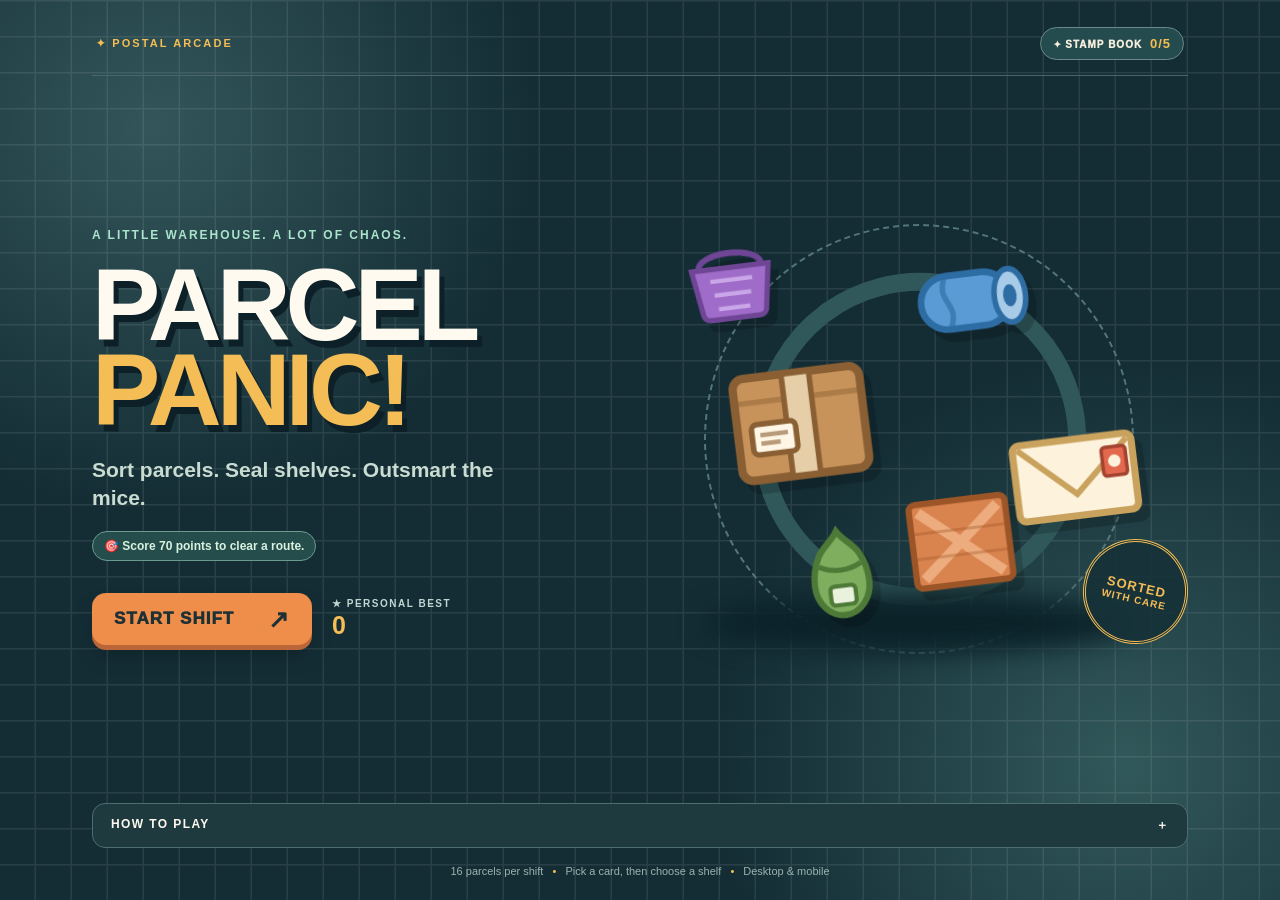
==== commit a415b7da: "Improve first shift onboarding and route feedback" ====
--- a/index.html
+++ b/index.html
@@ -19,6 +19,7 @@
         <div class="eyebrow">A LITTLE WAREHOUSE. A LOT OF CHAOS.</div>
         <div id="logo"><h1>PARCEL<br><em>PANIC!</em></h1></div>
         <div id="tagline">Sort parcels. Seal shelves. Outsmart the mice.</div>
+        <div class="title-target">🎯 Score 70 points to clear a route.</div>
         <div class="title-actions">
           <button class="btn" id="btn-play">START SHIFT <span aria-hidden="true">↗</span></button>
           <div id="best-chip">★ PERSONAL BEST <strong id="best-title">0</strong></div>
@@ -29,13 +30,13 @@
     <details>
       <summary>HOW TO PLAY <span>＋</span></summary>
       <ul>
-        <li>📦 Tap a parcel card below, then tap a shelf slot to deliver it.</li>
+        <li>📦 Tap a parcel card below, then tap a shelf slot to deliver it. Every delivery earns <b>+1</b>.</li>
         <li>🩹 Fill a full row or column with <b>4 different</b> parcels to <b>seal</b> it with tape: <b>+10</b>.</li>
         <li>✨ A 2×2 block of one parcel type makes a <b>tape patch</b>: <b>+4</b>.</li>
         <li>🐭 Mice sneak in — deliver a parcel <b>onto a mouse</b> to catch it: <b>+5</b>. Hungry mice chew your parcels! Loose mice cost <b>−5</b> at the end.</li>
         <li>📮 Seal a row and a column with one parcel = <b>Double Seal</b>, +10 bonus.</li>
         <li>🎯 Complete the 3 goals for extra points. 16 parcels, then the shift is over!</li>
-        <li>🔥 Score on consecutive deliveries for a growing combo bonus. Reroute your hand once per shift, and collect stamps for special achievements.</li>
+        <li>🔥 Earn seal, patch, or mouse bonuses on consecutive deliveries for a growing combo. Reroute your hand once per shift, and collect stamps for special achievements.</li>
       </ul>
     </details>
     <div class="foot">16 parcels per shift <span>•</span> Pick a card, then choose a shelf <span>•</span> Desktop &amp; mobile</div>
@@ -46,21 +47,22 @@
     <div id="hud">
       <div class="game-brand"><span class="brand-mark">✦ POSTAL ARCADE</span><b>PARCEL <em>PANIC!</em></b></div>
       <div class="hud-stats">
-        <div class="chip score"><small>SCORE</small><span id="hud-score">0</span></div>
+        <div class="chip score"><small>SCORE / 70</small><span id="hud-score">0</span></div>
         <div class="chip"><small>DELIVERED</small><span id="hud-placed">0/16</span></div>
         <div class="chip"><small>🐭 CAUGHT</small><span id="hud-mice">0</span></div>
       </div>
-      <div class="hud-actions"><button class="icobtn" id="btn-mute" title="Sound" aria-label="Toggle sound">🔊</button><button class="icobtn" id="btn-home" title="Menu" aria-label="Main menu">⌂</button></div>
+      <div class="hud-actions"><button class="icobtn" id="btn-tips" title="Show or hide tips" aria-label="Show or hide tips" aria-pressed="true">?</button><button class="icobtn" id="btn-mute" title="Sound" aria-label="Toggle sound">🔊</button><button class="icobtn" id="btn-home" title="Menu" aria-label="Main menu">⌂</button></div>
     </div>
     <div id="play-area">
       <div class="board-panel">
         <div class="panel-heading"><div><small>WAREHOUSE / 01</small><h2>SORTING FLOOR</h2></div><span id="shift-count">SHIFT 0 / 16</span></div>
+        <div id="coach" class="coach" role="status" aria-live="polite"><span id="coach-label">ROUTE TIP</span><span id="coach-text">Choose a parcel, then tap an open shelf.</span><button type="button" id="btn-hide-tips" aria-label="Hide tips">×</button></div>
         <div id="grid" role="group" aria-label="Sorting grid"></div>
         <div class="board-foot"><span id="combo-chip">4 × 4 shelves</span><span id="board-tip">Choose a parcel, then an open shelf.</span></div>
       </div>
       <aside class="side-panel">
-        <div class="goals-panel"><div class="side-title"><small>TODAY'S ROUTE</small><h2>MISSIONS <span>✦</span></h2></div><div id="goals"></div><div class="route-track"><span>SHIFT PROGRESS</span><div id="route-dots" aria-hidden="true"></div></div></div>
-        <div class="hand-panel"><div class="side-title"><small>READY TO DELIVER</small><h2>YOUR PARCELS <span id="hud-deck">33 LEFT</span></h2></div><div id="hand" role="group" aria-label="Parcel cards"></div><div class="hand-tools"><button type="button" id="btn-reroute" class="reroute-btn">↻ REROUTE HAND <span id="reroute-count">1 LEFT</span></button><p class="hand-help">Choose a card (keys 1–3) and an open shelf. Press R to reroute.</p></div></div>
+        <div class="goals-panel"><div class="side-title"><small>TODAY'S ROUTE</small><h2>MISSIONS <span>✦</span></h2></div><div id="goals"></div><div class="target-panel"><div><b>ROUTE TARGET</b><strong id="target-score">0 / 70</strong></div><div class="target-meter"><i id="target-fill"></i></div><small id="target-note">Score 70 points to clear the route.</small></div><div class="score-guide"><b>SCORING DESK</b><div><span>🩹 Four different in a line</span><strong>+10</strong></div><div><span>✅ Four matching in a square</span><strong>+4</strong></div><div><span>🐭 Parcel on a mouse</span><strong>+5</strong></div></div><div class="route-track"><span>SHIFT PROGRESS</span><div id="route-dots" aria-hidden="true"></div></div></div>
+        <div class="hand-panel"><div class="side-title"><small>READY TO DELIVER</small><h2>YOUR PARCELS <span id="hud-deck">16 TURNS LEFT</span></h2></div><div id="hand" role="group" aria-label="Parcel cards"></div><div class="hand-tools"><button type="button" id="btn-reroute" class="reroute-btn">↻ REROUTE HAND <span id="reroute-count">1 LEFT</span></button><p class="hand-help">Choose a card (keys 1–3) and an open shelf. Press R to reroute.</p></div></div>
       </aside>
     </div>
   </section>
@@ -69,7 +71,8 @@
   <section id="screen-end" class="screen">
     <div id="end-box">
       <div class="eyebrow">SHIFT COMPLETE / POSTAL ARCADE</div>
-      <h2>GOOD WORK!</h2>
+      <h2 id="end-headline">GOOD WORK!</h2>
+      <p id="end-message">The mailroom is ready for another shift.</p>
       <div id="newbest">★ NEW BEST SCORE! ★</div>
       <div id="end-total">0</div>
       <div id="end-label">FINAL SCORE</div>
@@ -124,6 +127,17 @@
 let AC=null, muted = localStorage.getItem('pp_mute')==='1';
 let sdkReady=false, sdkMuted=false, adPlaying=false;
 let playedMs=0, activePlayStarted=0;
+let progressStore=localStorage;
+function loadProgress(){
+  best=+(progressStore.getItem('pp_best')||0);
+  try{ earnedStamps=new Set(JSON.parse(progressStore.getItem('pp_stamps')||'[]').filter(id=>STAMPS.some(s=>s.id===id))); }
+  catch(e){ earnedStamps=new Set(); }
+  refreshBest();
+}
+function saveProgress(key,value){
+  try{ progressStore.setItem(key,value); }
+  catch(e){ console.warn('Could not save progress:',e); }
+}
 function sdkGame(method,...args){
   if(!sdkReady) return;
   try{
@@ -136,6 +150,10 @@
     await window.CrazyGames.SDK.init();
     if(window.CrazyGames.SDK.environment==='disabled') return;
     sdkReady=true;
+    try{
+      progressStore=window.CrazyGames.SDK.data;
+      loadProgress();
+    }catch(e){ progressStore=localStorage; loadProgress(); console.warn('CrazyGames progress unavailable:',e); }
     const game=window.CrazyGames.SDK.game;
     const applySettings=settings=>{ sdkMuted=!!settings.muteAudio; paintMute(); };
     applySettings(game.settings);
@@ -185,32 +203,38 @@
 }
 
 /* ============================== state ============================== */
-const N=16, MICE_AT=[4,8,12];
+const N=16, ROUTE_TARGET=70, MICE_AT=[4,8,12];
 let S=null;
-let best = +(localStorage.getItem('pp_best')||0);
-let earnedStamps;
-try{ earnedStamps=new Set(JSON.parse(localStorage.getItem('pp_stamps')||'[]').filter(id=>STAMPS.some(s=>s.id===id))); }
-catch(e){ earnedStamps=new Set(); }
+let best=0, earnedStamps=new Set();
 
 function newGame(){
+  const intro=localStorage.getItem('pp_intro_done')!=='1';
+  const firstGoal=GOAL_POOL.find(g=>g.id==='seal1');
+  const otherGoals=shuffle(GOAL_POOL.filter(g=>g.id!=='seal1'));
   S = {
     deck: shuffle(PARCELS.flatMap(p=>[p,p,p,p,p,p])),
     grid: Array.from({length:N},()=>({card:null, mouse:false, mouseAge:0, chewed:false})),
     hand: [], selected:null,
-    placed:0, caughtMice:0, score:0,
+    placed:0, caughtMice:0, score:0, deliveryPoints:0,
     sealedRows:new Set(), sealedCols:new Set(), patched:new Set(),
     counts:{}, nSeals:0, nDoubles:0, nPatches:0, nGoals:0,
     combo:0, bestCombo:0, comboBonus:0, reroutes:1,
-    goals: shuffle(GOAL_POOL.slice()).slice(0,3).map(g=>({...g, done:false})),
+    goals: (intro?[firstGoal,...otherGoals.slice(0,2)]:shuffle(GOAL_POOL.slice()).slice(0,3)).map(g=>({...g, done:false})),
+    intro, tipsHidden:localStorage.getItem('pp_tips_hidden')==='1',
     over:false,
   };
-  drawHand();
+  if(intro){
+    // The first move can complete a seal, teaching the main rule in live play.
+    ['box','tube','env'].forEach((type,i)=>{ S.grid[i].card=type; });
+    S.placed=3;
+    S.hand=['sack','crate','basket'];
+  }else drawHand();
   S.selected = 0;
 }
 
 function drawHand(){ while(S.hand.length<3 && S.deck.length) S.hand.push(S.deck.pop()); }
 function rerouteHand(){
-  if(!S||S.over||!S.reroutes||S.deck.length<3||!$('#screen-game').classList.contains('active')) return;
+  if(!S||S.over||S.intro||!S.reroutes||S.deck.length<3||!$('#screen-game').classList.contains('active')) return;
   S.reroutes=0;
   S.deck.unshift(...S.hand);
   S.hand=[];
@@ -221,7 +245,7 @@
 
 /* ============================== render ============================== */
 function cardHTML(t,handIdx){
-  return `<button type="button" class="card t-${t}${S.selected===handIdx?' sel':''}" data-hand="${handIdx}" aria-label="Card ${handIdx+1}: ${NAME[t]}${S.selected===handIdx?', selected':''}" aria-pressed="${S.selected===handIdx}">
+  return `<button type="button" class="card t-${t}${S.selected===handIdx?' sel':''}${S.intro&&!S.tipsHidden?' guide-card':''}" data-hand="${handIdx}" aria-label="Card ${handIdx+1}: ${NAME[t]}${S.selected===handIdx?', selected':''}" aria-pressed="${S.selected===handIdx}">
     <div class="corner" style="background:${CORNER[t]}"></div>${SVG[t]}<span>${NAME[t]}</span></button>`;
 }
 function renderHand(){
@@ -266,6 +290,7 @@
     const type=S.selected!==null?S.hand[S.selected]:null;
     const [preview,label]=!c.card&&type?previewFor(i,type):['',''];
     if(!c.card) cls+=' can-place'+(preview?' '+preview:'');
+    if(i===3&&S.intro&&!S.tipsHidden&&!c.card) cls+=' tutorial-target';
     h+=`<button type="button" class="${cls}" data-idx="${i}" aria-label="Shelf ${r+1}, ${col+1}: ${c.card?NAME[c.card]:(c.mouse?(c.mouseAge>=2?'hungry mouse':'mouse'):'empty')+(label?', '+label:'')}">`;
     if(!c.card) h+=`<div class="slot"></div>`;
     if(label) h+=`<span class="preview-label">${label}</span>`;
@@ -303,7 +328,11 @@
 }
 function updateHUD(){
   $('#hud-score').textContent=S.score;
-  $('#hud-deck').textContent=S.deck.length+' LEFT';
+  $('#target-score').textContent=S.score+' / '+ROUTE_TARGET;
+  $('#target-fill').style.width=Math.min(100,S.score/ROUTE_TARGET*100)+'%';
+  $('#target-note').textContent=S.score>=ROUTE_TARGET?'Target reached! Catch loose mice to protect your final score.':'Score '+ROUTE_TARGET+' points to clear the route.';
+  $('.target-panel').classList.toggle('ready',S.score>=ROUTE_TARGET);
+  $('#hud-deck').textContent=(N-S.placed)+' TURNS LEFT';
   $('#hud-placed').textContent=S.placed+'/16';
   $('#shift-count').textContent='SHIFT '+S.placed+' / 16';
   $('#hud-mice').textContent=S.caughtMice;
@@ -312,16 +341,43 @@
   $('#combo-chip').textContent=S.combo>=2?'🔥 COMBO ×'+S.combo:(S.combo===1?'🔥 SCORE AGAIN FOR +3':'4 × 4 shelves');
   $('#combo-chip').classList.toggle('on',S.combo>0);
   $('#reroute-count').textContent=S.reroutes?'1 LEFT':'USED';
-  $('#btn-reroute').disabled=!S.reroutes||S.deck.length<3||S.over;
+  $('#btn-reroute').disabled=S.intro||!S.reroutes||S.deck.length<3||S.over;
+  updateCoach();
+}
+
+function updateCoach(){
+  const coach=$('#coach');
+  coach.hidden=S.tipsHidden||S.over;
+  $('#btn-tips').setAttribute('aria-pressed',String(!S.tipsHidden));
+  if(coach.hidden) return;
+  $('#coach-label').textContent=S.intro?'FIRST ROUTE':'ROUTE TIP';
+  let message;
+  if(S.intro&&!S.grid[3].card){
+    message='Three parcels are in place. Tap the glowing shelf to seal the row for +10.';
+  }else if(S.grid.some(c=>c.mouse&&!c.card)){
+    message='Mouse alert! Deliver a parcel onto a mouse before it chews nearby mail.';
+  }else if(S.placed===0){
+    message='Choose a parcel, then tap an open shelf. Build a row of four different types.';
+  }else if(S.placed<=5){
+    message='Nice delivery! Fill a row with four different parcels for a +10 seal.';
+  }else if([...$('#grid').querySelectorAll('.preview-seal')].length){
+    message='A +10 seal is ready. The highlighted shelf completes a row or column.';
+  }else if([...$('#grid').querySelectorAll('.preview-patch')].length){
+    message='A +4 patch is ready. The highlighted shelf completes a matching square.';
+  }else{
+    message='Switch between your three parcels to build rows of four different types.';
+  }
+  $('#coach-text').textContent=message;
 }
 
 /* ============================== fx ============================== */
-function floatAt(i,text,cls){
+function floatAt(i,text,cls,offset=0){
   const cell=$('#grid').querySelector(`[data-idx="${i}"]`);
   if(!cell) return;
   const f=document.createElement('div');
   f.className='float'+(cls?' '+cls:'');
   f.textContent=text;
+  f.style.setProperty('--stack',offset*22+'px');
   cell.appendChild(f);
   setTimeout(()=>f.remove(),1150);
 }
@@ -358,6 +414,8 @@
   S.hand.splice(S.selected,1);
   S.selected=null;
   S.placed++;
+  S.deliveryPoints++;
+  S.score++;
   S.counts[type]=(S.counts[type]||0)+1;
 
   let gained=0;
@@ -373,7 +431,7 @@
     if(ids.every(j=>S.grid[j].card===type)){ S.patched.add(key); S.nPatches++; newPatches++; }
   }
   gained+=newPatches*4;
-  if(newPatches) events.push({i,t:'+4 PATCH!',c:'',s:'patch'});
+  if(newPatches) events.push({i,t:'+'+newPatches*4+' PATCH!',c:'',s:'patch'});
   let gotRow=false, gotCol=false;
   const rowIdx=[0,1,2,3].map(k=>r*4+k);
   if(!S.sealedRows.has(r)&&rowIdx.every(j=>S.grid[j].card)&&new Set(rowIdx.map(j=>S.grid[j].card)).size===4){ S.sealedRows.add(r); gotRow=true; S.nSeals++; }
@@ -392,6 +450,12 @@
       events.push({i,t:'+'+bonus+' COMBO!',c:'combo',s:'combo'});
     }
   }else S.combo=0;
+  if(!turnPoints) events.push({i,t:'+1 DELIVERED',c:'delivery'});
+
+  if(S.intro&&(i===3||S.placed>=7)){
+    S.intro=false;
+    localStorage.setItem('pp_intro_done','1');
+  }
 
   /* mice get hungry */
   for(let j=0;j<N;j++){
@@ -428,28 +492,38 @@
   drawHand();
   S.selected=S.hand.length?0:null;
   renderGrid();
-  for(const e of events){ floatAt(e.i,e.t,e.c); if(e.s) sfx(e.s); }
-
-  if(gotRow&&gotCol){ banner('✨ DOUBLE SEAL! +10','gold'); sfx('double'); }
-  else if(gotRow||gotCol){ banner('🩹 SHELF SEALED! +10'); sfx('seal'); }
-
-  checkGoals(events);
+  const floatCounts={};
+  for(const e of events){ floatAt(e.i,e.t,e.c,floatCounts[e.i]||0); floatCounts[e.i]=(floatCounts[e.i]||0)+1; if(e.s) sfx(e.s); }
+
+  const goalsCompleted=checkGoals();
+  let headline='';
+  if(gotRow&&gotCol){ headline='✨ DOUBLE SEAL! +30'; sfx('double'); }
+  else if(gotRow||gotCol){ headline='🩹 SHELF SEALED! +10'; sfx('seal'); }
+  else if(newPatches) headline='✅ TAPE PATCH! +'+newPatches*4;
+  else if(cell.mouseWas) headline='🐭 MOUSE CAUGHT! +5';
+  if(goalsCompleted.length){
+    headline+=(headline?' · ':'🎯 ')+goalsCompleted.length+' MISSION'+(goalsCompleted.length>1?'S':'')+' +'+goalsCompleted.length*10;
+    sfx('goal');
+  }
+  if(headline) banner(headline,goalsCompleted.length?'gold':'');
+
   renderHand(); renderGoals(); updateHUD();
   sfx('pop');
 
   if(S.placed>=N||S.hand.length===0) endGame();
 }
 
-function checkGoals(events){
+function checkGoals(){
+  const completed=[];
   let awarded;
   do{
     awarded=false;
     for(const g of S.goals){
       if(g.done||goalProgress(g)<g.target) continue;
-      g.done=true; S.nGoals++; S.score+=10; awarded=true;
-      banner('🎯 GOAL COMPLETE! +10','gold'); sfx('goal');
+      g.done=true; S.nGoals++; S.score+=10; awarded=true; completed.push(g);
     }
   }while(awarded);
+  return completed;
 }
 
 function unlockStamps(total){
@@ -460,7 +534,7 @@
       earnedStamps.add(stamp.id); won.push(stamp);
     }
   }
-  if(won.length) localStorage.setItem('pp_stamps',JSON.stringify([...earnedStamps]));
+  if(won.length) saveProgress('pp_stamps',JSON.stringify([...earnedStamps]));
   return won;
 }
 function renderStampBook(){
@@ -481,11 +555,12 @@
     const loose=S.grid.filter(c=>c.mouse&&!c.card).length;
     const total=S.score-5*loose;
     const isBest=total>best;
-    if(isBest){ best=total; localStorage.setItem('pp_best',best); }
+    if(isBest){ best=total; saveProgress('pp_best',best); }
     const newStamps=unlockStamps(total);
     $('#end-total').textContent=total;
     $('#newbest').style.display=isBest?'block':'none';
     const rows=[
+      ['📦 Deliveries', S.deliveryPoints+' × 1', '+'+S.deliveryPoints],
       ['🩹 Shelves sealed', S.nSeals+' × 10', '+'+S.nSeals*10],
       ['✨ Double seals', S.nDoubles+' × 10', '+'+S.nDoubles*10],
       ['✅ Tape patches', S.nPatches+' × 4', '+'+S.nPatches*4],
@@ -496,6 +571,9 @@
       ['🏆 Best score', '', best],
     ];
     $('#end-rows').innerHTML=rows.map(r=>`<div class="row${r[0].startsWith('🏆')?' total':''}"><span>${r[0]} ${r[1]}</span><b class="${r[3]?'neg':''}">${r[2]}</b></div>`).join('');
+    $('#end-headline').textContent=total>=80?'LEGENDARY ROUTE!':total>=ROUTE_TARGET?'ROUTE CLEARED!':'ROUTE MISSED!';
+    const margin=Math.abs(total-ROUTE_TARGET);
+    $('#end-message').textContent=total>=ROUTE_TARGET?'Target met by '+margin+' point'+(margin===1?'':'s')+'. Ready to beat this route?':'You need '+margin+' more point'+(margin===1?'':'s')+'. Seal rows and catch mice to try again.';
     $('#end-stamp-news').textContent=newStamps.length?'+'+newStamps.length+' NEW':'';
     showScreen('screen-end');
     if((isBest&&total>=30)||newStamps.length){ sdkGame('happytime'); celebrate(); }
@@ -522,6 +600,8 @@
 $('#btn-again').addEventListener('click',()=>{ sfx('click'); startGame(); });
 $('#btn-menu').addEventListener('click',()=>{ sfx('click'); refreshBest(); showScreen('screen-title'); });
 $('#btn-home').addEventListener('click',()=>{ if(!S) return; S.over=true; if(activePlayStarted){playedMs+=Date.now()-activePlayStarted;activePlayStarted=0;} sdkGame('gameplayStop'); refreshBest(); showScreen('screen-title'); });
+$('#btn-hide-tips').addEventListener('click',()=>{ if(!S) return; S.tipsHidden=true; localStorage.setItem('pp_tips_hidden','1'); renderGrid(); updateHUD(); });
+$('#btn-tips').addEventListener('click',()=>{ if(!S||S.over) return; S.tipsHidden=!S.tipsHidden; localStorage.setItem('pp_tips_hidden',S.tipsHidden?'1':'0'); renderGrid(); updateHUD(); });
 $('#btn-reroute').addEventListener('click',rerouteHand);
 $('#btn-stamps').addEventListener('click',openStampBook);
 $('#btn-end-stamps').addEventListener('click',openStampBook);
@@ -565,7 +645,7 @@
     d.innerHTML=SVG[items[k]];
     f.appendChild(d);
   }
-  refreshBest();
+  loadProgress();
 })();
 
 const sdkScript=document.createElement('script');
--- a/styles.css
+++ b/styles.css
@@ -60,3 +60,29 @@
 #stamp-dialog{width:min(92vw,490px);max-height:calc(100dvh - 30px);border:3px solid #092128;border-radius:18px;background:var(--cream);color:var(--ink);box-shadow:var(--shadow);padding:18px;overflow:auto}#stamp-dialog::backdrop{background:#071b20c9}.stamp-dialog-head{display:flex;align-items:start;justify-content:space-between}.stamp-dialog-head small{color:var(--teal);font-size:10px;font-weight:1000;letter-spacing:1.4px}.stamp-dialog-head h2{font-size:30px;margin:4px 0}.stamp-dialog-head button{width:36px;height:36px;border:0;border-radius:8px;background:var(--ink);color:#fff;font-size:28px;line-height:1;cursor:pointer}#stamp-dialog p{font-size:12px;color:var(--muted);font-weight:bold;margin:3px 0 13px}#stamp-list{display:flex;flex-direction:column;gap:7px}.stamp{display:flex;align-items:center;gap:11px;background:#fffaf0;border:1px solid #d7d0ba;border-radius:10px;padding:8px}.stamp-icon{width:40px;height:40px;display:grid;place-items:center;border-radius:50%;background:var(--gold);font-size:21px;flex:none}.stamp b{display:block;font-size:13px}.stamp small{display:block;color:var(--muted);font-size:10px;margin-top:2px}.stamp strong{margin-left:auto;font-size:9px;color:var(--teal);letter-spacing:.5px}.stamp.locked{opacity:.55}.stamp.locked .stamp-icon{background:#c9c4b5;color:#fff}.stamp.locked strong{color:var(--muted)}
 @media(max-width:700px){.hand-tools{margin-top:7px}.reroute-btn{width:100%;padding:5px 8px;font-size:10px}.stamp-top{padding:7px 9px;font-size:9px}.mouse-warning{width:20px;height:20px;font-size:14px}}
 @media(min-width:701px) and (max-height:580px){.hand-tools{margin-top:5px}.reroute-btn{padding:4px 7px;font-size:10px}.hand-tools .hand-help{font-size:9px}.end-stamps{margin-top:5px;padding:4px;font-size:10px}}
+.coach{width:100%;display:flex;align-items:center;gap:9px;padding:8px 10px;margin:0 0 10px;border:2px solid #79bba8;border-radius:10px;background:#e3f6e8;color:#28514b;font-size:11px;font-weight:800;line-height:1.2;box-shadow:0 3px 0 #b7d8c6}
+.coach[hidden]{display:none}.coach #coach-label{flex:none;background:#147b75;color:white;border-radius:5px;padding:4px 5px;font-size:8px;letter-spacing:.8px}.coach #coach-text{flex:1}.coach button{align-self:flex-start;border:0;background:transparent;color:#45615c;cursor:pointer;font-size:18px;line-height:1;padding:0 2px}
+#btn-tips[aria-pressed="true"]{background:#1b8179;color:white;border-color:#7bd2b2}
+.cell.preview-seal .preview-label,.cell.preview-patch .preview-label,.cell.preview-mouse .preview-label{opacity:1;background:#fffaf0e8;border-radius:4px;padding:2px 3px;font-size:8px;box-shadow:0 1px 2px #20373b33}
+.cell.preview-mouse .preview-label{top:3px;transform:translateX(-50%);font-size:7px}
+.cell.tutorial-target{border-color:#17a98b;box-shadow:0 0 0 4px #f5bd55,0 0 17px 7px #f5bd55aa;z-index:3;animation:guide-glow 1s ease-in-out infinite alternate}
+.cell.tutorial-target .preview-label{opacity:1;background:#f5bd55;color:#20373b;font-size:9px}
+@keyframes guide-glow{to{box-shadow:0 0 0 5px #17a98b,0 0 20px 9px #17a98b77}}
+.guide-card:not(.sel){border-color:#b7a35d}
+.float.delivery{font-size:11px;color:#9d7030}
+#end-message{font-size:13px;font-weight:800;color:var(--muted);margin:3px 0 9px;line-height:1.25}
+@media(max-width:700px){.coach{padding:6px 8px;margin-bottom:7px;gap:6px;font-size:10px}.coach #coach-label{font-size:7px;padding:3px 4px}.cell.preview-seal .preview-label,.cell.preview-patch .preview-label,.cell.preview-mouse .preview-label{font-size:7px}}
+@media(min-width:701px) and (max-height:580px){#grid{width:min(100%,calc(100dvh - 205px))}.coach{margin-bottom:5px;padding:5px 7px;font-size:10px}}
+.score-guide{margin-top:auto;padding:12px 10px 8px;border-top:1px dashed #c8c1a8;color:#44666a;font-size:10px;font-weight:800}
+.score-guide>b{display:block;margin-bottom:7px;color:var(--teal);font-size:9px;letter-spacing:1.1px}.score-guide>div{display:flex;justify-content:space-between;gap:10px;padding:4px 0}.score-guide strong{color:#9a6220;font-size:11px}
+.route-track{margin-top:10px}.float{top:calc(6% + var(--stack,0px))}
+@media(min-width:701px) and (min-height:581px){#grid{width:min(100%,calc(100dvh - 220px),510px)}}
+@media(max-width:700px), (max-height:580px){.score-guide{display:none}}
+.title-target{display:inline-flex;align-items:center;gap:5px;margin-top:18px;padding:7px 11px;border:1px solid #6b9c91;border-radius:999px;background:#244d4c;color:#d9f2df;font-size:12px;font-weight:900}
+.target-panel{margin-top:11px;padding:8px 10px;border:1px solid #d4bd8c;border-radius:9px;background:#fff4d5;color:#805723}
+.target-panel>div:first-child{display:flex;justify-content:space-between;align-items:center;gap:8px}.target-panel b{font-size:9px;letter-spacing:1px}.target-panel strong{font-size:12px}.target-panel small{display:block;margin-top:5px;font-size:9px;font-weight:800;line-height:1.2}.target-meter{height:7px;margin-top:6px;border-radius:99px;background:#e4d3a7;overflow:hidden}.target-meter i{display:block;width:0;height:100%;background:#dd8d37;border-radius:99px;transition:width .35s}
+.target-panel.ready{background:#d9f0dd;border-color:#80be92;color:#23583d}.target-panel.ready .target-meter i{background:#1a9a6a}
+@media(max-width:700px){.title-target{margin-top:12px;font-size:11px}.target-panel{padding:6px 8px;margin-top:8px}}
+@media(min-width:701px) and (max-height:580px){.target-panel{margin-top:6px;padding:5px 8px}.target-panel small{display:none}}
+@media(max-width:700px){.chip.score small{white-space:nowrap;font-size:7px;letter-spacing:0}}
+@media(min-width:701px) and (max-height:480px){.route-track{display:none}.target-panel{margin-top:4px;padding:4px 6px}.target-meter{height:5px;margin-top:3px}.side-panel{gap:5px}.card{height:58px}.hand-panel .side-title{margin-bottom:3px}.hand-tools{margin-top:3px}.hand-help{display:none}}
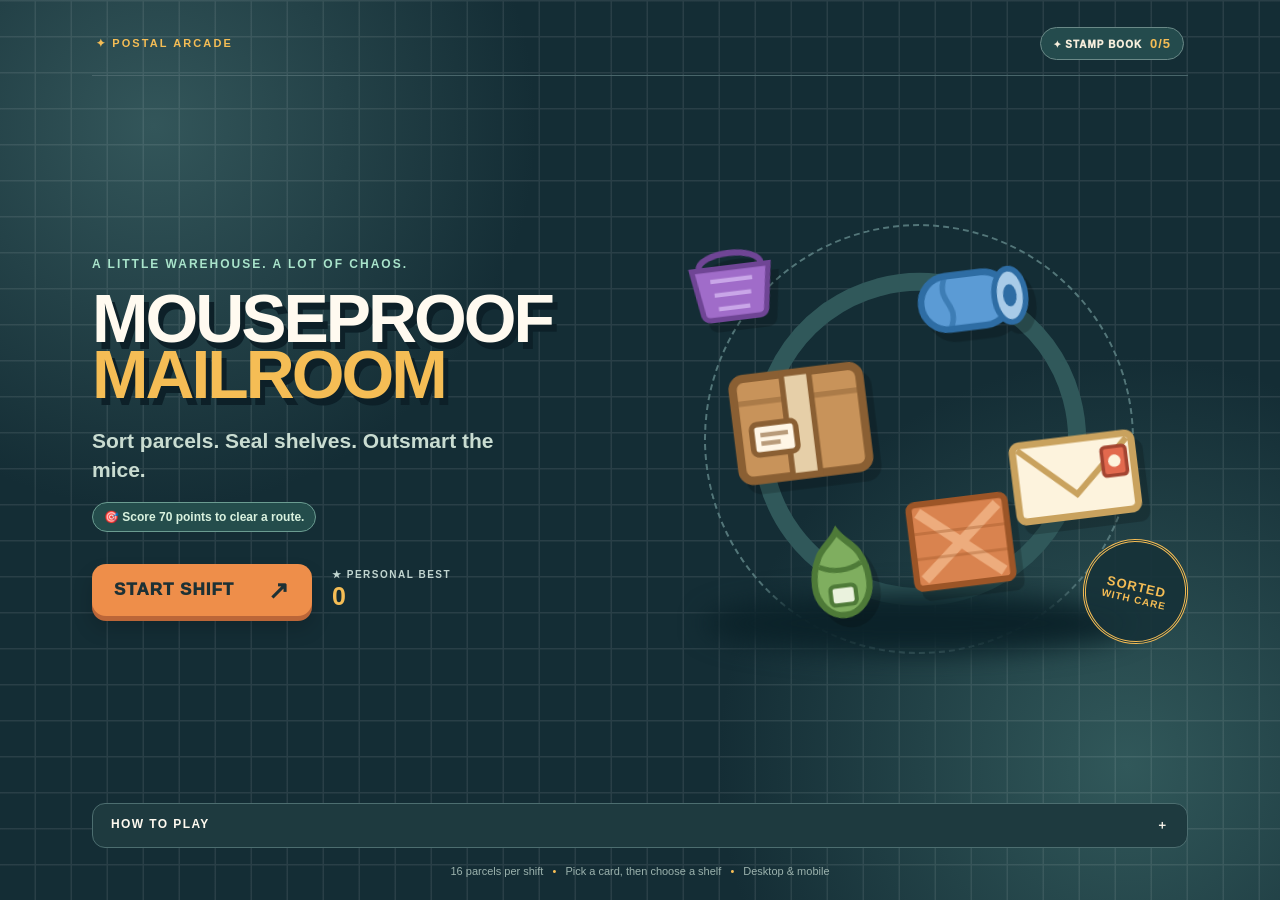
==== commit a684510b: "Rename game to Mouseproof Mailroom for resubmission" ====
--- a/index.html
+++ b/index.html
@@ -4,7 +4,7 @@
 <meta charset="utf-8">
 <meta name="viewport" content="width=device-width, initial-scale=1, viewport-fit=cover">
 <meta name="theme-color" content="#142d35">
-<title>Parcel Panic! — Mail Warehouse Puzzle</title>
+<title>Mouseproof Mailroom — Parcel Puzzle</title>
 <link rel="icon" href="data:image/svg+xml,<svg xmlns='http://www.w3.org/2000/svg' viewBox='0 0 100 100'><text y='.9em' font-size='90'>📦</text></svg>">
 <link rel="stylesheet" href="styles.css">
 </head>
@@ -17,7 +17,7 @@
     <div class="title-main">
       <div class="title-copy">
         <div class="eyebrow">A LITTLE WAREHOUSE. A LOT OF CHAOS.</div>
-        <div id="logo"><h1>PARCEL<br><em>PANIC!</em></h1></div>
+        <div id="logo"><h1>MOUSEPROOF<br><em>MAILROOM</em></h1></div>
         <div id="tagline">Sort parcels. Seal shelves. Outsmart the mice.</div>
         <div class="title-target">🎯 Score 70 points to clear a route.</div>
         <div class="title-actions">
@@ -45,7 +45,7 @@
   <!-- ================= GAME ================= -->
   <section id="screen-game" class="screen">
     <div id="hud">
-      <div class="game-brand"><span class="brand-mark">✦ POSTAL ARCADE</span><b>PARCEL <em>PANIC!</em></b></div>
+      <div class="game-brand"><span class="brand-mark">✦ POSTAL ARCADE</span><b>MOUSEPROOF <em>MAILROOM</em></b></div>
       <div class="hud-stats">
         <div class="chip score"><small>SCORE / 70</small><span id="hud-score">0</span></div>
         <div class="chip"><small>DELIVERED</small><span id="hud-placed">0/16</span></div>
--- a/styles.css
+++ b/styles.css
@@ -15,7 +15,7 @@
 .title-top{display:flex;justify-content:space-between;align-items:center;border-bottom:1px solid #49666b;padding:5px 4px 15px}.edition{color:#9fb5b1;font-size:11px;font-weight:900;letter-spacing:1.5px}
 .title-main{display:grid;grid-template-columns:1fr 1fr;align-items:center;gap:20px;flex:1;min-height:360px}
 .title-copy{z-index:2;padding:14px 0 20px}.title-copy .eyebrow{color:var(--mint)}
-#logo h1{font-size:clamp(68px,8vw,116px);line-height:.83;letter-spacing:-5px;margin:20px 0 24px;color:var(--paper);text-shadow:5px 7px 0 #0d2028}
+#logo h1{font-size:clamp(48px,5.3vw,72px);line-height:.83;letter-spacing:-3px;margin:20px 0 24px;color:var(--paper);text-shadow:5px 7px 0 #0d2028}
 #logo h1 em{color:var(--gold);font-style:normal}
 #tagline{font-size:clamp(16px,1.7vw,21px);font-weight:bold;color:#c9dcd1;max-width:420px;line-height:1.35}
 .title-actions{display:flex;align-items:center;gap:20px;flex-wrap:wrap;margin-top:32px}.title-actions .btn{min-width:220px;display:flex;justify-content:space-between;gap:20px}.title-actions .btn span{font-size:25px;line-height:.8}
@@ -46,10 +46,10 @@
 .confetti-layer{position:fixed;inset:0;z-index:80;overflow:hidden;pointer-events:none}.confetti-layer i{position:absolute;top:-20px;left:var(--x);width:9px;height:18px;background:hsl(var(--hue) 80% 62%);border-radius:2px;animation:confetti var(--dur) var(--delay) linear forwards}@keyframes confetti{to{transform:translateY(110vh) rotate(720deg)}}.icobtn:disabled{opacity:.6;cursor:default}
 .float.mouse{left:50%;right:auto;bottom:auto;height:auto}
 .end-actions{width:min(100%,540px);display:flex;flex-direction:column;gap:10px;margin-top:6px}.end-actions .btn{width:100%}
-@media(max-width:700px){#wrap{padding:10px max(10px,env(safe-area-inset-right)) max(10px,env(safe-area-inset-bottom)) max(10px,env(safe-area-inset-left))}.title-main{grid-template-columns:1fr;min-height:0;gap:0}.title-copy{padding:30px 5px 0}#logo h1{font-size:clamp(62px,14vw,96px);margin:15px 0}.title-actions{margin-top:18px}.hero-art{min-height:190px;height:30vh;max-height:260px;order:-1}.hero-ring{width:46%;min-width:210px}.hero-stamp{right:18%;bottom:0;width:70px;height:70px;font-size:9px}.hero-stamp b{font-size:7px}#floaters{max-width:440px}#screen-title ul{grid-template-columns:1fr}.edition{display:none}.foot{font-size:10px;padding:8px 0}#screen-game{gap:8px}#hud{gap:6px;flex-wrap:wrap}.game-brand{display:none}.hud-stats{flex:1}.chip{height:42px;min-width:0;padding:5px 7px;font-size:15px;flex:1}.chip.score{min-width:0}.chip small{font-size:8px}.hud-actions{gap:4px}.icobtn{width:40px;height:42px;font-size:20px}#play-area{display:flex;flex-direction:column;gap:8px}.board-panel{padding:8px;border-radius:13px}.panel-heading{margin-bottom:6px}.panel-heading h2{font-size:14px}.panel-heading small,.side-title small{font-size:8px}#shift-count{font-size:9px}#grid{width:min(100%,calc(100dvh - 420px));min-width:0;padding:5px;gap:5px}.board-foot{margin-top:6px;font-size:9px}.side-panel{gap:8px}.hand-panel{order:-1}.hand-panel,.goals-panel{padding:8px 10px;border-radius:13px}.side-title{margin-bottom:6px}.side-title h2{font-size:14px;margin-top:2px}.card{height:82px}.card svg{height:65%}.hand-help{display:none}#goals{display:grid;grid-template-columns:repeat(3,1fr);gap:5px}.goal{font-size:9px;padding:5px;min-height:45px;gap:3px}.goal .g-ico{font-size:12px}.goal .g-prog{font-size:9px;padding:2px 3px}}
+@media(max-width:700px){#wrap{padding:10px max(10px,env(safe-area-inset-right)) max(10px,env(safe-area-inset-bottom)) max(10px,env(safe-area-inset-left))}.title-main{grid-template-columns:1fr;min-height:0;gap:0}.title-copy{padding:30px 5px 0}#logo h1{font-size:clamp(40px,10.5vw,68px);margin:15px 0}.title-actions{margin-top:18px}.hero-art{min-height:190px;height:30vh;max-height:260px;order:-1}.hero-ring{width:46%;min-width:210px}.hero-stamp{right:18%;bottom:0;width:70px;height:70px;font-size:9px}.hero-stamp b{font-size:7px}#floaters{max-width:440px}#screen-title ul{grid-template-columns:1fr}.edition{display:none}.foot{font-size:10px;padding:8px 0}#screen-game{gap:8px}#hud{gap:6px;flex-wrap:wrap}.game-brand{display:none}.hud-stats{flex:1}.chip{height:42px;min-width:0;padding:5px 7px;font-size:15px;flex:1}.chip.score{min-width:0}.chip small{font-size:8px}.hud-actions{gap:4px}.icobtn{width:40px;height:42px;font-size:20px}#play-area{display:flex;flex-direction:column;gap:8px}.board-panel{padding:8px;border-radius:13px}.panel-heading{margin-bottom:6px}.panel-heading h2{font-size:14px}.panel-heading small,.side-title small{font-size:8px}#shift-count{font-size:9px}#grid{width:min(100%,calc(100dvh - 420px));min-width:0;padding:5px;gap:5px}.board-foot{margin-top:6px;font-size:9px}.side-panel{gap:8px}.hand-panel{order:-1}.hand-panel,.goals-panel{padding:8px 10px;border-radius:13px}.side-title{margin-bottom:6px}.side-title h2{font-size:14px;margin-top:2px}.card{height:82px}.card svg{height:65%}.hand-help{display:none}#goals{display:grid;grid-template-columns:repeat(3,1fr);gap:5px}.goal{font-size:9px;padding:5px;min-height:45px;gap:3px}.goal .g-ico{font-size:12px}.goal .g-prog{font-size:9px;padding:2px 3px}}
 @media(max-width:700px) and (max-height:700px){#grid{width:min(100%,calc(100dvh - 310px))}.goals-panel{display:none}.card{height:62px}.board-foot{display:none}}
 @media(min-width:701px) and (max-height:580px){#wrap{padding-top:8px;padding-bottom:8px}#screen-game{gap:7px}#hud{min-height:44px}.chip{height:42px}.icobtn{height:42px;width:42px}#grid{width:min(100%,calc(100dvh - 160px))}.board-panel{padding:8px}.panel-heading{margin-bottom:5px}.board-foot{margin-top:5px}.side-panel{gap:7px}.goals-panel,.hand-panel{padding:9px}.side-title{margin-bottom:5px}.goal{min-height:32px;padding:3px 6px}.card{height:72px}.hand-help{margin-top:5px;font-size:9px}.route-track{padding-top:5px}#route-dots i{height:7px}}
-@media(min-width:701px) and (max-height:580px){#screen-title{min-height:calc(100dvh - 16px)}.title-main{min-height:0}.hero-art{height:calc(100dvh - 130px);min-height:0}.title-copy{padding:0}#logo h1{font-size:clamp(54px,7vw,82px);margin:12px 0}.title-actions{margin-top:18px}}
+@media(min-width:701px) and (max-height:580px){#screen-title{min-height:calc(100dvh - 16px)}.title-main{min-height:0}.hero-art{height:calc(100dvh - 130px);min-height:0}.title-copy{padding:0}#logo h1{font-size:clamp(40px,5vw,60px);margin:12px 0}.title-actions{margin-top:18px}}
 @media(min-width:701px) and (max-height:580px){#screen-end.active{display:grid;grid-template-columns:minmax(0,540px) minmax(170px,220px);align-items:center;justify-content:center;gap:12px;min-height:calc(100dvh - 16px)}#end-box{padding:12px 18px}#end-box h2{font-size:26px;margin:4px 0}#end-total{font-size:46px}#end-label{margin-bottom:5px}.row{padding:3px 2px;font-size:11px}.row.total{font-size:13px}.end-actions{margin:0;width:100%}#screen-end .btn{padding:10px;font-size:14px}}
 @media(prefers-reduced-motion:reduce){*,*:before,*:after{animation-duration:.01ms!important;transition-duration:.01ms!important}}
 .stamp-top{border:1px solid #6a8987;background:#244b4d;color:var(--cream);border-radius:999px;padding:8px 12px;font-size:10px;font-weight:1000;letter-spacing:1px;cursor:pointer;white-space:nowrap}.stamp-top:hover{background:#356264}.stamp-top strong{color:var(--gold);padding-left:4px;font-size:13px}
